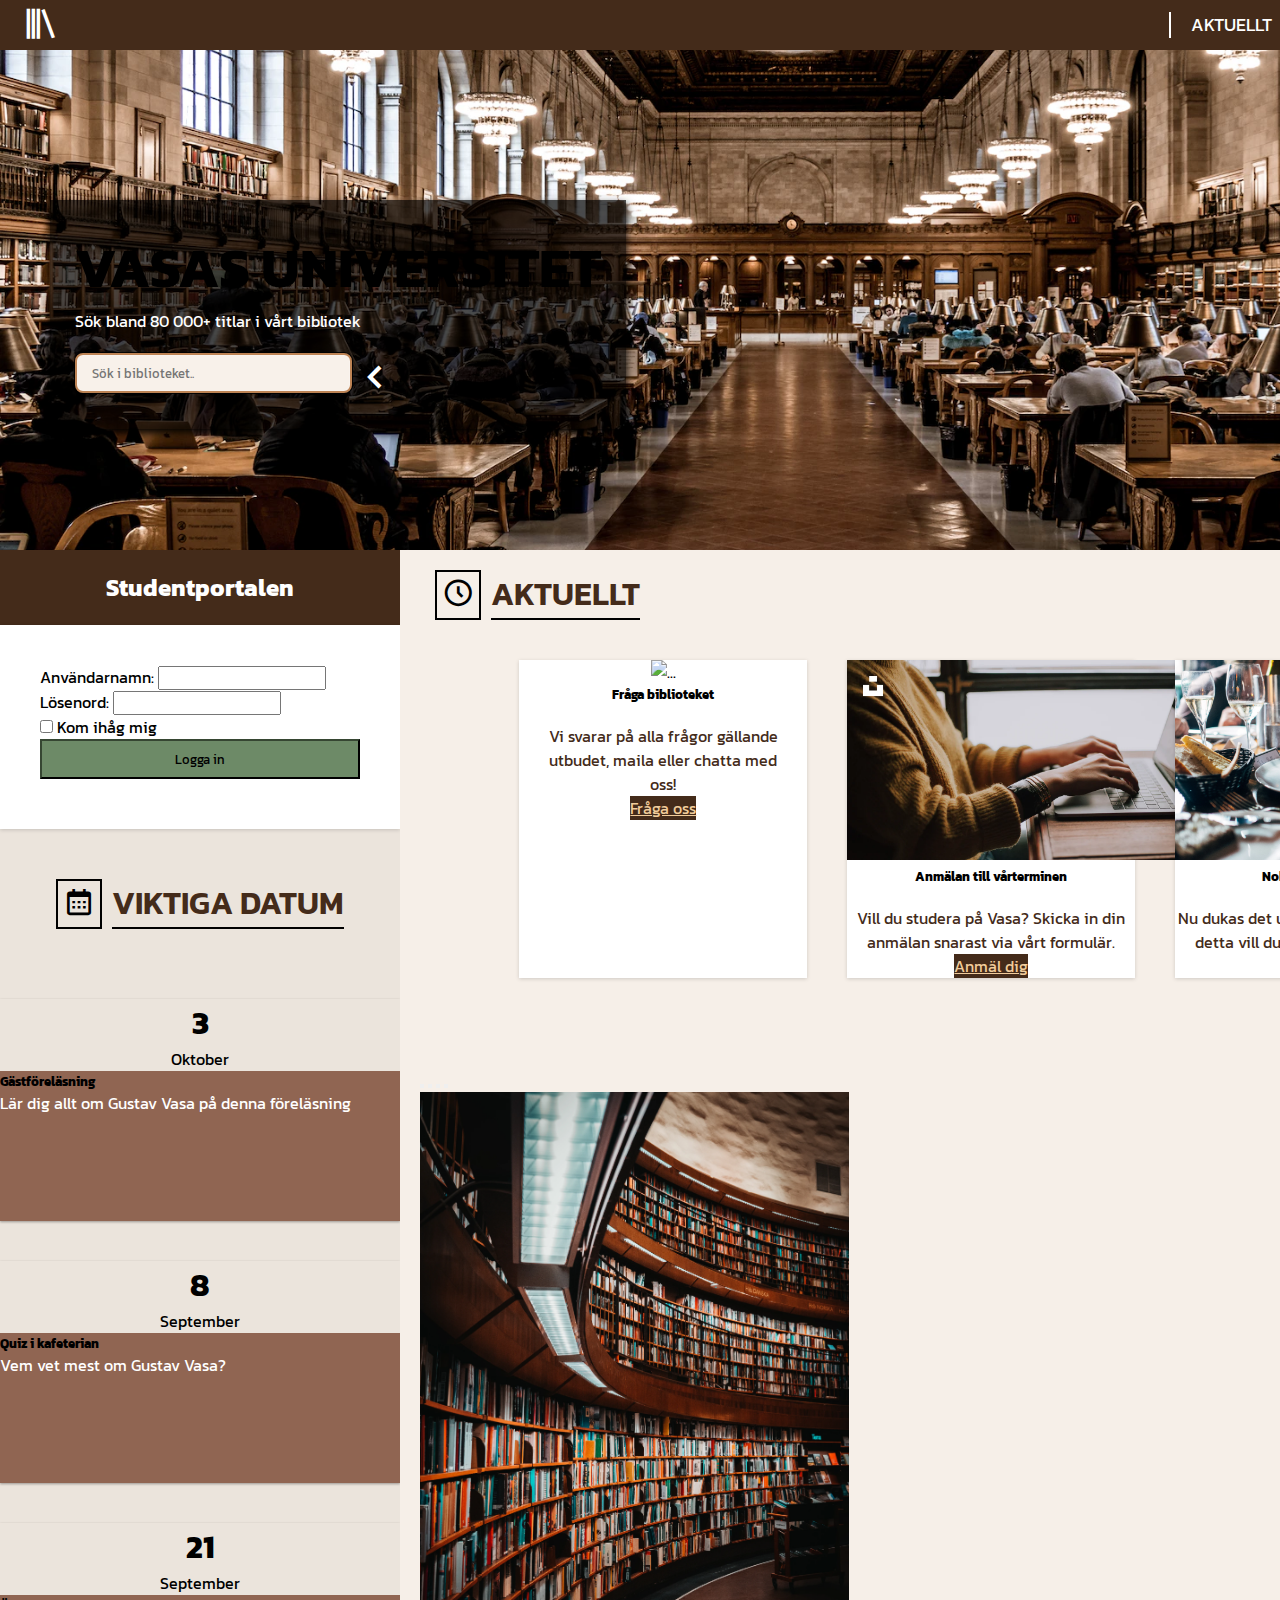
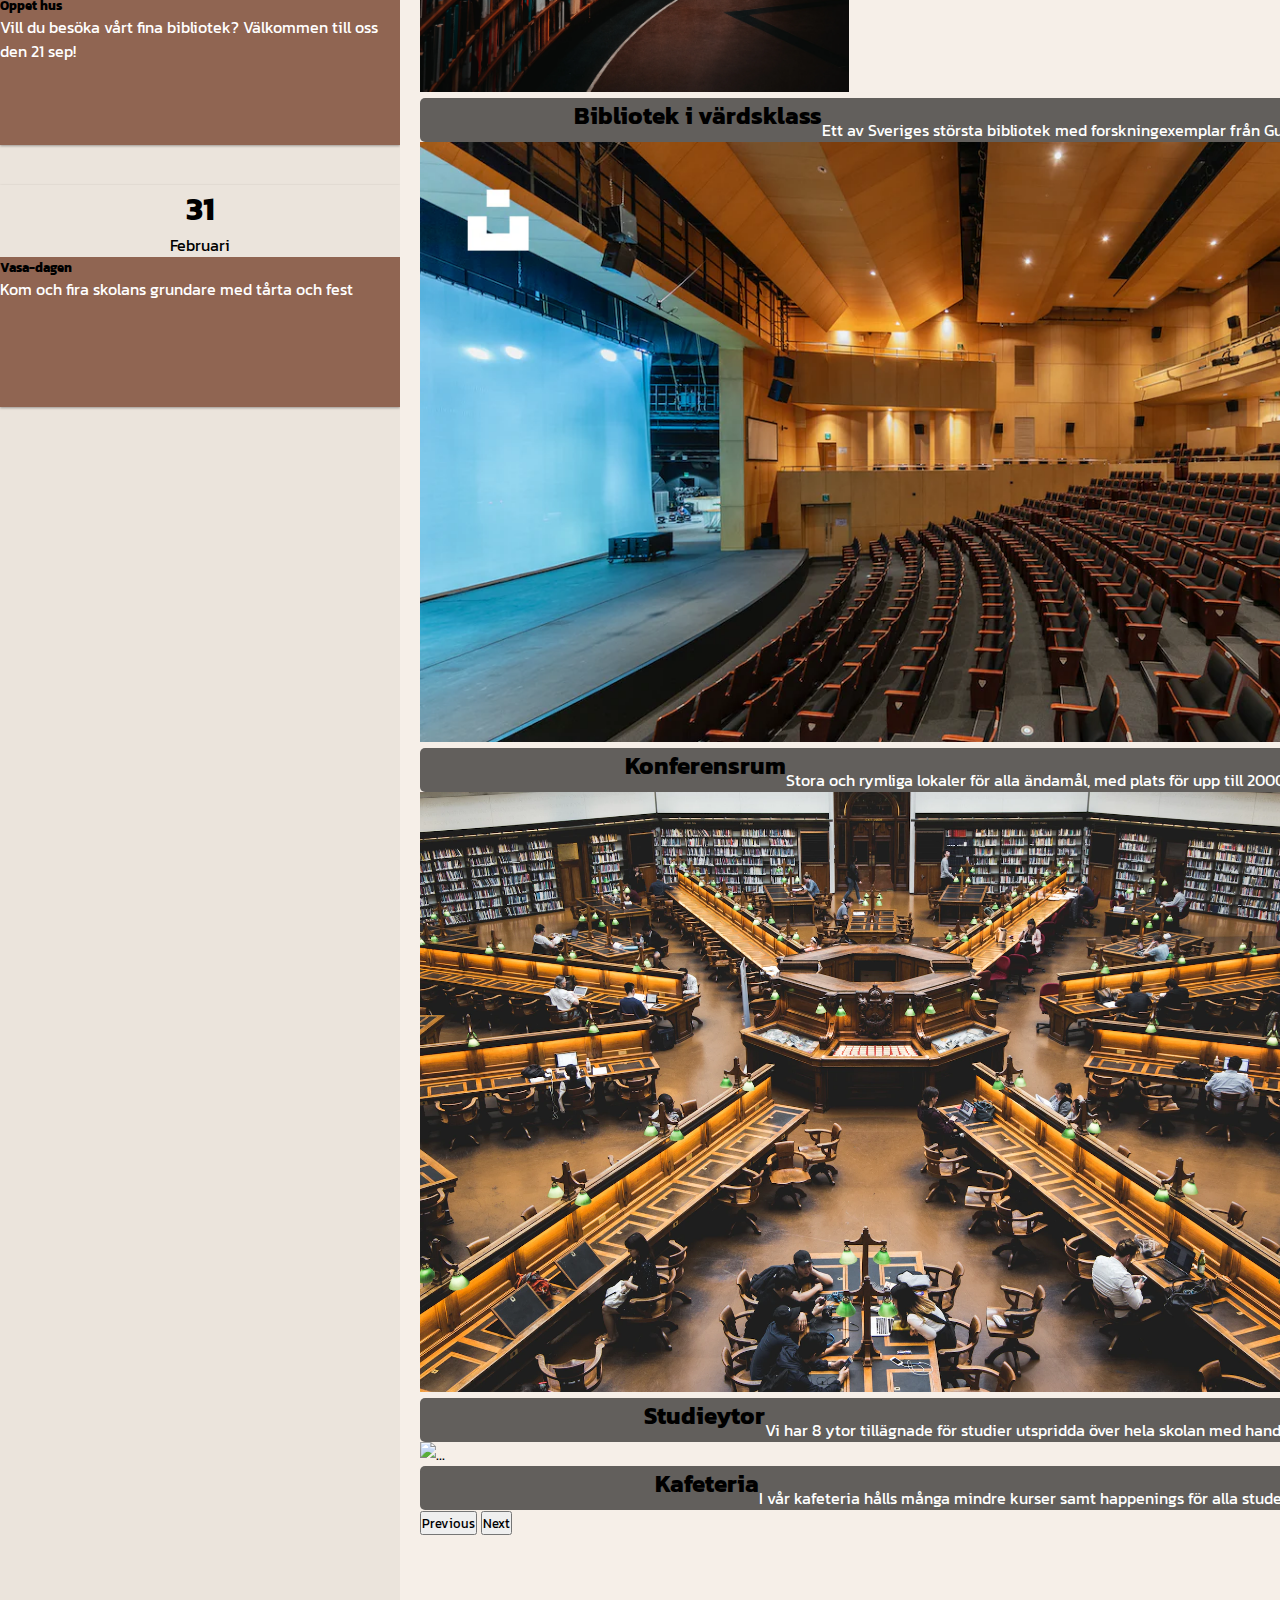
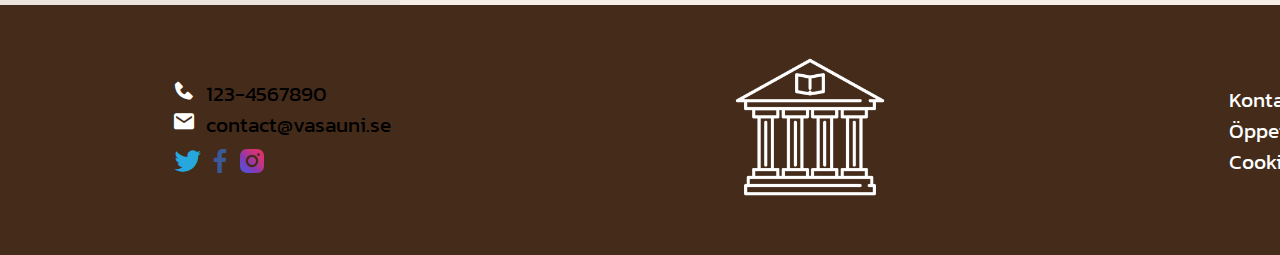
==== index.html @ fec7cc46 "Vi har nu gjort färdigt footern." ====
<!DOCTYPE html>
<html lang="en">
  <head>
    <meta charset="UTF-8" />
    <meta name="viewport" content="width=device-width, initial-scale=1.0" />
    <meta name="description" content="Ett av Sveriges största universitetsbibliotek">
    <meta name="keywords" content="bibliotek, vasa, gustav, gustav vasa, böcker, bok, student, studera">
    <meta name="author" content="SilentDevs">
    <meta name="robots" content="index, follow">
    <link
      href="https://unpkg.com/boxicons@2.1.4/css/boxicons.min.css"
      rel="stylesheet"
    />
    <link rel="stylesheet" type="text/css" href="styles.css" />
    <!-- <link rel="stylesheet" href=""> -->
    <link href="https://cdn.jsdelivr.net/npm/bootstrap@5.3.2/dist/css/bootstrap.min.css" rel="stylesheet" integrity="sha384-T3c6CoIi6uLrA9TneNEoa7RxnatzjcDSCmG1MXxSR1GAsXEV/Dwwykc2MPK8M2HN" crossorigin="anonymous">
    <script src="https://cdn.jsdelivr.net/npm/bootstrap@5.3.2/dist/js/bootstrap.bundle.min.js" integrity="sha384-C6RzsynM9kWDrMNeT87bh95OGNyZPhcTNXj1NW7RuBCsyN/o0jlpcV8Qyq46cDfL" crossorigin="anonymous"></script>

    <title>DevLib</title>
  </head>
  <body>
    <header>
      <nav>
        <!---------->
        <!-- LOGO -->
        <!---------->
        <div class="logo">
          <i class="bx bx-library"></i>
        </div>

        <!--------------->
        <!-- NAV LINKS -->
        <!--------------->
        <ul class="nav-links">
          <li><a href="#">Aktuellt</a></li>
          <li><a href="#">Forskning</a></li>
          <li><a href="#carousel">Om Universitetet</a></li>
        </ul>

        <!----------------->
        <!-- BURGER MENU -->
        <!----------------->
        <div class="burger-menu">
          <i class="bx bx-menu"></i>
        </div>
      </nav>

       <div class="search-bar">
        <h1>Vasas universitet</h1>
        <p>Sök bland 80 000+ titlar i vårt bibliotek</p>
        <div class="input">
        <input type="text" placeholder="Sök i biblioteket..">
        <i class='bx bx-chevron-left' ></i>
      </div>
      </div>

    </header>

    <aside>
      <form>
        <h2>Studentportalen</h2>
        <div class="login-container">
        <div class="login">
          <div class="mb-3">
            <label
              for="exampleInputEmail1"
              class="form-label"
              style="color: black"
              >Användarnamn:</label
            >
            <input
              type="email"
              class="form-control"
              id="exampleInputEmail1"
              aria-describedby="emailHelp"
            />
            <div id="emailHelp" class="form-text"></div>
          </div>
          <div class="mb-3">
            <label
              for="exampleInputPassword1"
              class="form-label"
              style="color: black"
              >Lösenord:</label
            >
            <input
              type="password"
              class="form-control"
              id="exampleInputPassword1"
            />
          </div>
          <div class="mb-3">
            <input
              type="checkbox"
              class="form-check-input"
              id="exampleCheck1"
            />
            <label
              class="form-check-label text-muted"
              for="exampleCheck1"
              >Kom ihåg mig</label
            >
          </div>
          <button type="submit" class="btn btn-danger">Logga in</button>
        </div>
      </div>
      </form>

      <section class="asidenews">
        <div class="sub-title">
        <i class='bx bx-calendar'></i>
        <h3>Viktiga datum</h3>
      </div>
        <div class="card mb-3 m-auto p-0 border-0 rounded-0">
          <div class="row g-0" style="box-shadow: rgba(0, 0, 0, 0.12) 0px 1px 3px, rgba(0, 0, 0, 0.24) 0px 1px 2px;">
            <div class="col-4 my-auto rounded-0" >
              <h1>3</h1>
              <p>Oktober</p>
            </div>
            <div class="col-8" style=" background-color:  rgba(110, 55, 32, 0.733)";>
              <div class="card-body ">
                <h5 class="card-title">Gästföreläsning</h5>
                <p class="card-text">Lär dig allt om Gustav Vasa på denna föreläsning</p>
              </div>
            </div>
          </div>
        </div>
   
      
      
        <div class="card mb-3 m-auto p-0 border-0 rounded-0">
          <div class="row g-0" style="box-shadow: rgba(0, 0, 0, 0.12) 0px 1px 3px, rgba(0, 0, 0, 0.24) 0px 1px 2px;">
            <div class="col-4 my-auto rounded-0" >
              <h1>8</h1>
              <p>September</p>
              
            </div>
            <div class="col-8" style=" background-color: rgba(110, 55, 32, 0.733)"> 
              <div class="card-body">
                <h5 class="card-title">Quiz i kafeterian</h5>
                <p class="card-text">Vem vet mest om Gustav Vasa?</p>                
              </div>
            </div>
          </div>
        </div>
    

      
        <div class="card mb-3 m-auto p-0 border-0 rounded-0">
          <div class="row g-0" style="box-shadow: rgba(0, 0, 0, 0.12) 0px 1px 3px, rgba(0, 0, 0, 0.24) 0px 1px 2px;">
            <div class="col-4 my-auto rounded-0" >
              <h1>21</h1>
              <p>September</p>
              
            </div>
            <div class="col-8" style="background-color:rgba(110, 55, 32, 0.733)">
              <div class="card-body ">
                <h5 class="card-title">Öppet hus</h5>
                <p class="card-text">Vill du besöka vårt fina bibliotek? Välkommen till oss den 21 sep!</p>
                
              </div>
            </div>
          </div>
        </div>

        <div class="card m-auto p-0 border-0 rounded-0">
          <div class="row g-0" style="box-shadow: rgba(0, 0, 0, 0.12) 0px 1px 3px, rgba(0, 0, 0, 0.24) 0px 1px 2px;">
            <div class="col-4 my-auto rounded-0" >
              <h1>31</h1>
              <p>Februari</p>
              
            </div>
            <div class="col-8" style="background-color: rgba(110, 55, 32, 0.733)">
              <div class="card-body">
                <h5 class="card-title">Vasa-dagen</h5>
                <p class="card-text">Kom och fira skolans grundare med tårta och fest</p>
                
              </div>
            </div>
          </div>
        </div>

      </section>

    </aside>

   

    <main>
      <!-- Cards -->
      <section>
        <div class="main-title">
        <i class='bx bx-time-five'></i>
        <h3>Aktuellt</h3>
      </div>
        <div class="wrapper">
          <div
            class="card border-0"

          >
            <img src="assets/bibliotek.jpg" class="card-img-top" alt="..." />
            <div class="card-body">
              <h5 class="card-title">Fråga biblioteket</h5>
              <p class="card-text">
                Vi svarar på alla frågor gällande utbudet, maila eller chatta med <br> oss!
              </p>
              <a href="#" class="btn btn-primary">Fråga oss</a>
            </div>
          </div>
          <div
            class="card border-0"
          >
            <img src="assets/anmälan.webp" class="card-img-top" alt="..." />
            <div class="card-body">
              <h5 class="card-title">Anmälan till vårterminen</h5>
              <p class="card-text">
                Vill du studera på Vasa? Skicka in din anmälan snarast via vårt formulär.
              </p>
              <a href="#" class="btn btn-primary">Anmäl dig</a>
            </div>
          </div>
          <div
            class="card border-0"
          >
            <img src="assets/dinner.webp" class="card-img-top" alt="..." />
            <div class="card-body">
              <h5 class="card-title">Nobelmiddag 2025</h5>
              <p class="card-text">
                Nu dukas det upp inför nobelmiddagen, detta vill du garanterat inte missa!
              </p>
              <a href="#" class="btn btn-primary">Boka nu</a>
            </div>
          </div>
        </div>
      </section>

      <!-- Carousel -->

      <section id="carousel">
        <div id="carouselExampleCaptions" class="carousel slide" data-bs-ride="carousel">
          <div class="carousel-indicators">
            <button
              type="button"
              data-bs-target="#carouselExampleCaptions"
              data-bs-slide-to="0"
              class="active"
              aria-current="true"
              aria-label="Slide 1"
            ></button>
            <button
              type="button"
              data-bs-target="#carouselExampleCaptions"
              data-bs-slide-to="1"
              aria-label="Slide 2"
            ></button>
            <button
              type="button"
              data-bs-target="#carouselExampleCaptions"
              data-bs-slide-to="2"
              aria-label="Slide 3"
            ></button>
            <button
            type="button"
            data-bs-target="#carouselExampleCaptions"
            data-bs-slide-to="3"
            aria-label="Slide 4"
          ></button>
          </div>
          <div class="carousel-inner">
            <div class="carousel-item active">
              <img
                src="assets/carousel/library1.webp"
                class="d-block w-100"
                alt="..."
              />
              <div class="carousel-caption d-none d-sm-block">
                <h5>Bibliotek i värdsklass</h5>
                <p>
                  Ett av Sveriges största bibliotek med forskningexemplar från Gustav Vasas regim.
                </p>
              </div>
            </div>
            <div class="carousel-item">
              <img
                src="assets/carousel/conference1.webp"
                class="d-block w-100"
                alt="..."
              />
              <div class="carousel-caption d-none d-sm-block">
                <h5>Konferensrum</h5>
                <p>
                  Stora och rymliga lokaler för alla ändamål, med plats för upp till 2000 besökare.
                </p>
              </div>
            </div>
            <div class="carousel-item">
              <img
                src="assets/carousel/library2.webp"
                class="d-block w-100"
                alt="..."
              />
              <div class="carousel-caption d-none d-sm-block">
                <h5>Studieytor</h5>
                <p>
                  Vi har 8 ytor tillägnade för studier utspridda över hela skolan med handledning.
                </p>
              </div>
            </div>
            <div class="carousel-item">
              <img
                src="assets/carousel/conference2.jpg"
                class="d-block w-100"
                alt="..."
              />
              <div class="carousel-caption d-none d-sm-block">
                <h5>Kafeteria</h5>
                <p>
                  I vår kafeteria hålls många mindre kurser samt happenings för alla studerande.
                </p>
              </div>
            </div>

          </div>
          <button
            class="carousel-control-prev"
            type="button"
            data-bs-target="#carouselExampleCaptions"
            data-bs-slide="prev"
          >
            <span class="carousel-control-prev-icon" aria-hidden="true"></span>
            <span class="visually-hidden">Previous</span>
          </button>
          <button
            class="carousel-control-next"
            type="button"
            data-bs-target="#carouselExampleCaptions"
            data-bs-slide="next"
          >
            <span class="carousel-control-next-icon" aria-hidden="true"></span>
            <span class="visually-hidden">Next</span>
          </button>
        </div>
      </section>

      
    </main>

    <!-- Footer -->
    <footer>
      <div class="footer-left">
      <div class="contact-info">
        <a><i class='bx bxs-phone'></i>123-4567890</a>
        <a><i class='bx bxs-envelope'></i>contact@vasauni.se</a>
      </div>
      <div class="social-media">
        <div class="twitter">
        <a href="https://www.twitter.com"><i class='bx bxl-twitter'></i></a>
      </div>
      <div class="facebook">
        <a href="https://www.facebook.com"><i class='bx bxl-facebook'></i></a>
      </div>
      <div class="instagram">
        <a href="https://www.instagram.com"><i class='bx bxl-instagram-alt' ></i></a>
      </div>
    </div>
  </div>
  
  <div class="footer-middle">
    <img src="assets/building.png" alt="">
            
  </div>

  <div class="footer-right">
    <li><a href="">Kontakt</a></li>
    <li><a href="">Öppettider</a></li>
    <li><a href="">Cookieinställningar</a></li>        
  </div>
  
  </div>
    </footer>
  </body>
</html>
---- styles.css ----
@import url("https://fonts.googleapis.com/css2?family=Kanit&display=swap");

/*--- GENERAL START ---*/

* {
  padding: 0;
  margin: 0;
  font-family: "Kanit", sans-serif;
  color: black;
}

html {
  max-width: 1700px;
  margin: auto;
}

body {
  
  display: grid;
  grid-template-columns: 1fr 3fr;
  grid-template-areas:
    "header header"
    "aside main"
    "footer footer";
}

main {
  background-color: #f6efe8;
  grid-area: main;
  padding: 20px;
}

section {
  margin-bottom: 50px;
}

h2 {
  text-align: center;
}

h3 {
  text-align: center;
  padding: 50px;
}

/*--- GENERAL END---*/

/*--- HEADER START ---*/
header {
  background-image: url(assets/123.webp);
  background-repeat: no-repeat;
  background-position: center;
  background-size: cover;
  grid-area: header;
  height: 550px;
}

/*--- NAV START---*/
nav {
  display: flex;
  justify-content: space-between;
  align-items: center;
  height: 50px;
  background-color: rgb(68, 43, 26);
  color: white;
}

nav ul {
  list-style: none;
  margin: 0;
  gap: 20px;
}

nav ul li a {
  text-decoration: none;
  text-transform: uppercase;
  font-size: 1.1em;
  color: white;
  transition: 0.15s ease-in-out;
  position: relative;
  animation: fadeIn 2s forwards;
}

nav ul li a:hover {
  color: burlywood;
}

nav ul li a::after {
  content: "";
  width: 100%;
  height: 0;
  background: burlywood;
  position: absolute;
  left: 0;
  bottom: -3px;
  transition: ease-in 0.1s;
}

nav ul li a:hover::after {
  height: 3px;
}

nav i {
  color: white;
  padding-top: 10px;
}

.logo {
  font-size: 40px;
  padding-left: 20px;
}

.nav-links {
  display: flex;
  justify-content: center;
  padding-right: 20px;
  border-left: 2px solid white;
  padding-left: 20px;
}

.burger-menu {
  display: none;
  position: relative;
  font-size: 40px;
  padding-right: 20px;
}

/*--- NAV END---*/

/*--- SEARCHBAR END ---*/
.search-bar {
  position: absolute;
  color: white;
  display: flex;
  flex-direction: column;
  text-align: left;
  background-color: rgba(0, 0, 0, 0.703);
  padding: 25px;
  margin-top: 150px;
  margin-left: 50px;
  box-shadow: 0 4px 8px black;
}

.search-bar h1 {
  font-size: 3.5em;
  text-transform: uppercase;
}

.search-bar p {
  color: white;
}

.input {
  padding-top: 20px;
}

.search-bar input {
  width: 250px;
  border-radius: 8px;
  border: 2px solid rgb(189, 131, 84);
  background-color: rgb(248, 241, 234);
  color: rgb(68, 43, 26);
  box-shadow: rgba(255, 255, 255, 0.2) 0px 0px 0px 1px inset,
    rgba(0, 0, 0, 0.9) 0px 0px 0px 1px;
  padding: 8px;
  float: left;
  padding-left: 15px;
  /* transition: all 5s ease-in-out; */
}

.search-bar input:focus {
  outline: none;
  box-shadow: black 0px 3px 5px 0px inset,
    rgba(68, 43, 26, 0.65) -0px -1px 3px 1px inset;
  border: 2px solid burlywood;
}

.search-bar i {
  color: white;
  font-size: 3rem;
  animation: arrow 1.5s infinite;
}

/*--- SEARCHBAR END ---*/

/*--- HEADER END ---*/

/*--- ASIDE START---*/
aside {
  grid-area: aside;
  min-width: 400px;
  background-color: rgb(235, 228, 220);
}

form{
  background-color: white;
}

form h2{
  margin-bottom: 0;
}

.login-container {
  padding: 40px;
  padding-bottom: 50px;
  box-shadow: rgba(0, 0, 0, 0.16) 0px 1px 4px;
}

aside .btn-danger,
.btn-danger:focus,
.btn-danger:active {
  display: flex;
  justify-content: center;
  margin: auto;
  background-color: rgb(109, 138, 103) !important;
  border-color: #364632 !important;
  width: 100%;
  padding: 8px;
}

aside .btn-danger:hover {
  background-color: rgb(87, 110, 81) !important;
  border-color: rgb(48, 65, 45) !important;
  width: 100%;
}

aside h2 {
  background-color: rgb(68, 43, 26);
  padding: 20px;
  color: white;
}

aside h3{
  color: rgb(68, 43, 26);
  text-transform: uppercase;
  font-weight: 600; 
  font-size: 2rem;
  text-align: start;
  border-bottom: 2px solid black;
  padding: 0px;
  margin: 0;
  width: max-content;
}

.asidenews .sub-title{
  display: flex;
  justify-content: center;
  padding: 50px;
}

aside i{
  font-size: 2rem;
  border: 2px solid;
  margin-right: 10px;
  padding: 5px;
}

.asidenews .card-body {
  height: 150px;
  width: 100%;
  text-align: start;
  margin: auto;
  color: burlywood;
}

.asidenews .card-body p{
  color: white;
}

.asidenews .card-body:hover {
  background-color: rgba(221, 180, 127, 0.519);
  color: rgba(110, 55, 32, 0.733);
}

.col {
  background-color: rgb(222, 187, 141);
}

/*--- ASIDE END---*/

/*--- MAIN START---*/
.main-title{
  display: flex;
  margin-left: 15px;


}

main h3{
  color: rgb(68, 43, 26);
  text-transform: uppercase;
  font-weight: 600; 
  font-size: 2rem;
  text-align: start;
  border-bottom: 2px solid black;
  padding: 0px;
  margin: 0;
  width: max-content;

}

main i{
  font-size: 2rem;
  border: 2px solid;
  margin-right: 10px;
  padding: 5px;
}

main p,
main h4 {
  color: black;
}

main p {
  padding-top: 20px;
}

.wrapper {
  display: flex;
  justify-content: center;
  flex-wrap: wrap;
  gap: 40px;
  margin-top: 20px;
}

.wrapper i {
  color: black;
  font-size: 40px;
  min-width: fit-content;
}


.card {
  text-align: center;
  transition: transform 0.25s ease-in-out;
  margin-bottom: 40px;
  margin-top: 20px;
  transition: 0.5s;
}

main .card {
  background-color: white;
  color: rgb(68, 43, 26);
  box-shadow: rgba(0, 0, 0, 0.16) 0px 1px 4px;
  
}

main .card p {
  color: rgb(68, 43, 26);
}

.wrapper .card {
  width: 18rem;
}

main .btn-primary,
.btn-primary:focus,
.btn-primary:active {
  background-color: rgb(68, 43, 26) !important;
  border-color: rgb(124, 99, 79) !important;
  width: 40%;
  color: rgb(241, 204, 155);
}

main .btn-primary:hover {
  background-color: rgb(99, 74, 54) !important;
  border-color: rgb(99, 78, 61) !important;
  width: 40%;
}

main .card:hover {
  transform: scale(1.03);
  box-shadow: rgba(50, 50, 93, 0.25) 0px 50px 100px -20px,
    rgba(0, 0, 0, 0.3) 0px 30px 60px -30px;
}

.wrapper h4 {
  padding: 20px;
  text-transform: uppercase;
}

.wrapper img {
  object-fit: cover;
  height: 200px;
}

.carousel-item img {
  height: 600px;
  object-fit: cover;
}

.carousel-caption {
  display: flex;
  justify-content: center;
  background-color: rgba(0, 0, 0, 0.603);
  color: white;
  text-align: center;
  margin: 0;
  border-radius: 5px;
}

.carousel-caption h5 {
  margin: 0;
  font-size: 1.5rem;
}

.carousel-caption p {
  color: white;
}

/*--- MAIN END ---*/

/*--- FOOTER START---*/

footer {
  grid-area: footer;
  background-color: rgb(68, 43, 26);
  display: flex;
  justify-content: space-around;
  bottom: 0;
  height: 250px;
  align-items: center;
}

footer a{
  font-size: 1.3rem;
}

.footer-left {
  float: left;
}

.footer-middle img{
  width: 150px;
  margin: auto;
}

.footer-right{
  float: right;
}

.footer-right li{
  list-style: none;
  display: flex;
  font-size: 1.3rem;
  
}
.footer-right a {
  text-decoration: none;
  color:white;
  transition: 0.2s ease-in-out;
}
.footer-right a:hover {
  color:burlywood;
}

.contact-info {
  display: flex;
  flex-direction: column;
  text-align: start;
  padding-bottom: 5px;
}

.contact-info i,
.contact-info {
  color: white;
  font-size: 1.5rem;
}

.contact-info i {
  padding-right: 10px;
}

.social-media {
  display: flex;
}

.social-media i {
  color: white;
  font-size: 2rem;
}

.twitter i{
  color: #26a7de;
}

.twitter i:hover {
  animation: spin 1s;
}

.facebook i{
  color: #3b5998;
}

.facebook i:hover {
  animation: reverse-spin 1s;
}

.instagram i{
  background: linear-gradient(
    45deg,
    #405de6,
    #5851db,
    #833ab4,
    #c13584,
    #e1306c,
    #fd1d1d
  );
  -webkit-background-clip: text;
  background-clip: text;
  color: transparent;
}

.instagram i:hover {
  animation: spin 1s;
}

/*--- FOOTER END---*/

/*--- ANIMATIONS START ---*/
@keyframes fadeIn {
  0% {
    opacity: 0%;
  }

  100% {
    opacity: 100%;
  }
}

@keyframes arrow {
  0% {
    transform: translateX(0);
  }

  50% {
    transform: translateX(10px);
  }

  100% {
    transform: translateX(0);
  }
}

@keyframes spin {
  0% {
    transform: rotate(0deg);
  }

  100% {
    transform: rotate(360deg);
  }
}

@keyframes reverse-spin {
  0% {
    transform: rotate(360deg);
  }

  100% {
    transform: rotate(0deg);
  }
}

/*--- ANIMATIONS END ---*/

/*--- MEDIA QUERIES---*/

@media screen and (max-width: 1024px) {
  body {
    grid-template-columns: 1fr;
    grid-template-areas:
      "header"
      "aside"
      "main"
      "footer";
  }

  nav {
    display: flex;
    justify-content: space-between;
  }

  .login-container {
    padding-left: 20%;
    padding-right: 20%;
  }
  
  aside .btn-danger,
  .btn-danger:focus,
  .btn-danger:active {
    width: 70%;
  }

  aside .btn-danger:hover {
    width: 70%;
  }

  main .card {
    margin: 0;
  }

  .wrapper{
    gap: 1;
    margin:0;
    margin-top: 20px;
  }

  footer a{
    font-size: 1.2rem;
  }
}

@media screen and (max-width: 768px) {
  body {
    grid-template-columns: 1fr;
    grid-template-areas:
      "header"
      "aside"
      "main"
      "footer";
  }

  .nav-links {
    display: none;
  }

  .burger-menu {
    display: block;
    padding-right: 10px;
  }

  .asidenews .card {
    padding-top: 50px;
  }



  .search-bar {
    margin: 0 auto;
    width: 100%;
    text-align: center;
    align-items: center;
    background: linear-gradient(180deg, rgba(0, 0, 0, 0.703) 80%, rgba(0, 0, 0, 0)100%); 
  }

  .search-bar h1 {
    font-size: 2.5rem;
  }


  .login-container {
    padding-left: 10%;
    padding-right: 10%;
    margin-bottom: 20px;
  }
  
  aside .btn-danger,
  .btn-danger:focus,
  .btn-danger:active {
    width: 80%;
  }

  aside .btn-danger:hover {
    width: 80%;
  }

  main .main-title{
    justify-content: center;
    padding: 50px;
    margin: 0;

  }

  .wrapper{
    gap: 1;
    margin:0;
    margin-top: 20px;
  }

  main .card {
    margin: 0;
  }

  .carousel img {
    height: 350px;
  }

  .footer-middle{
    display: none;
  }
}
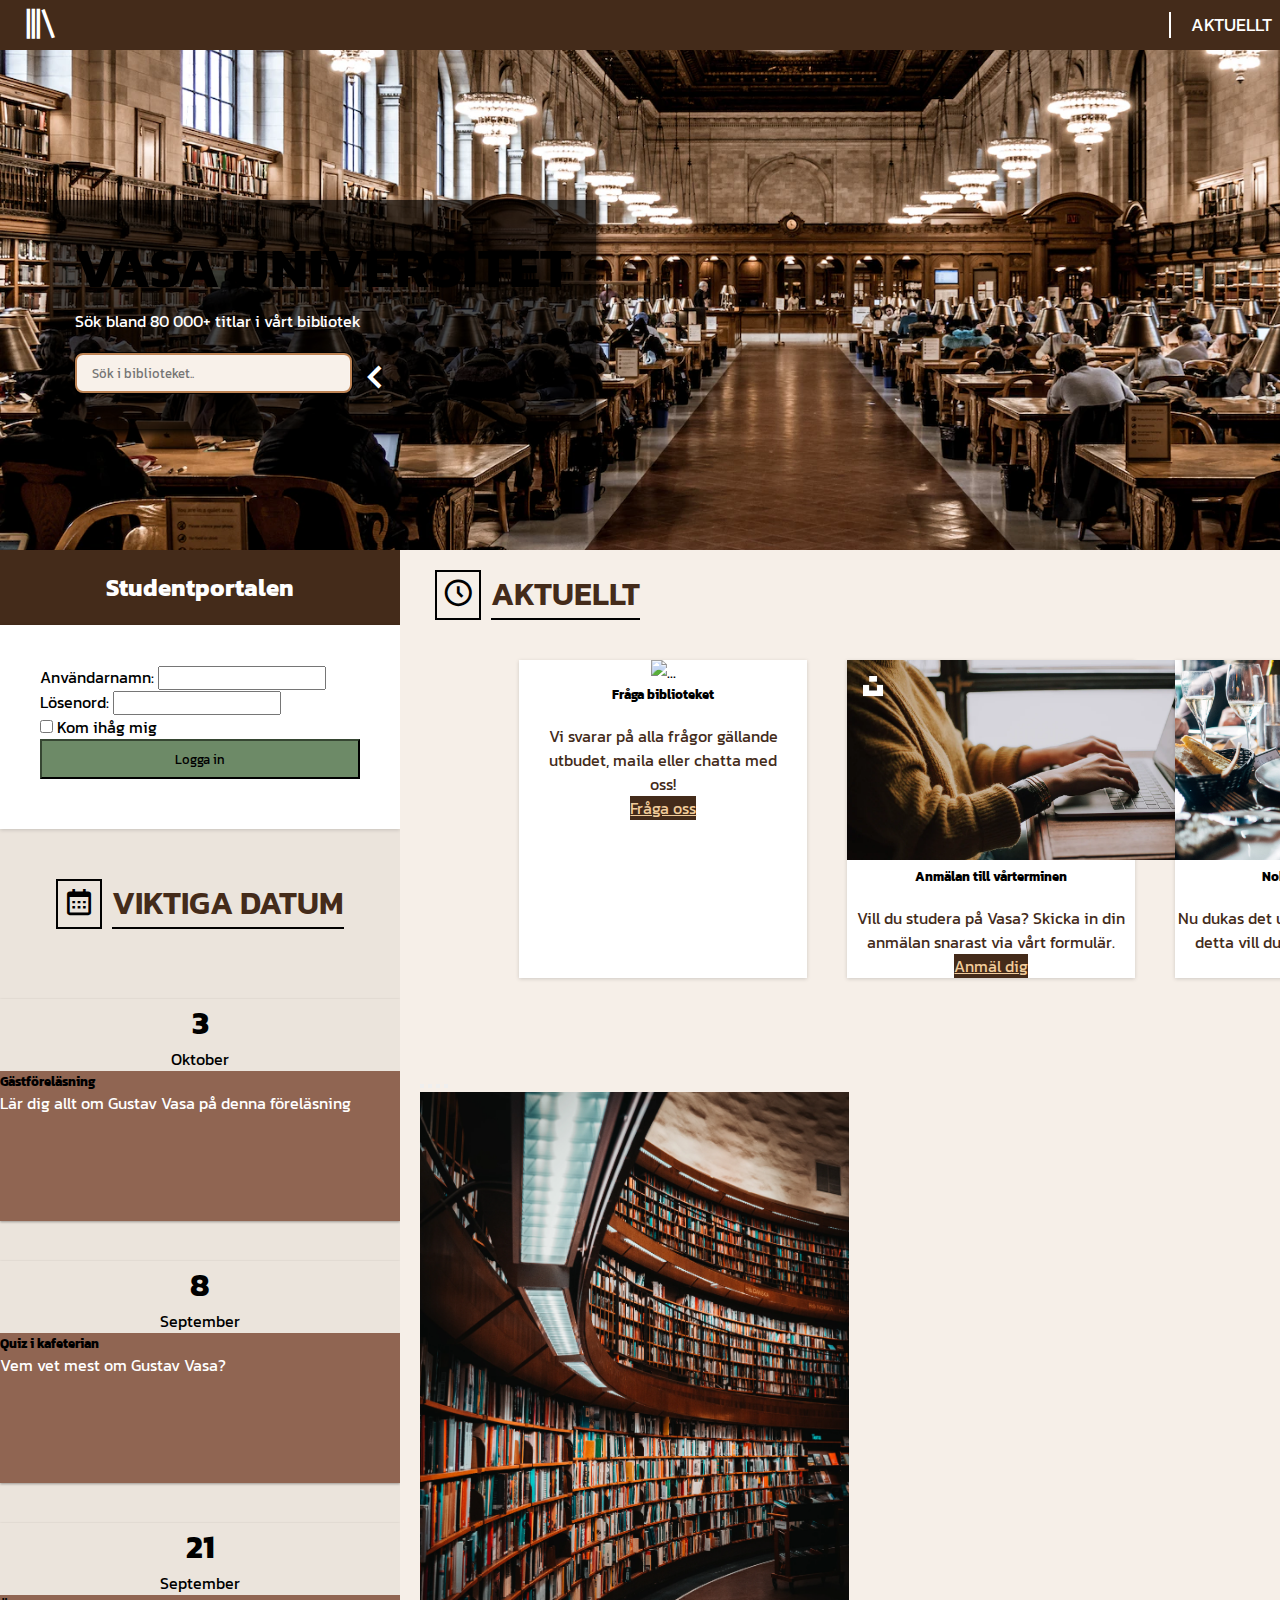
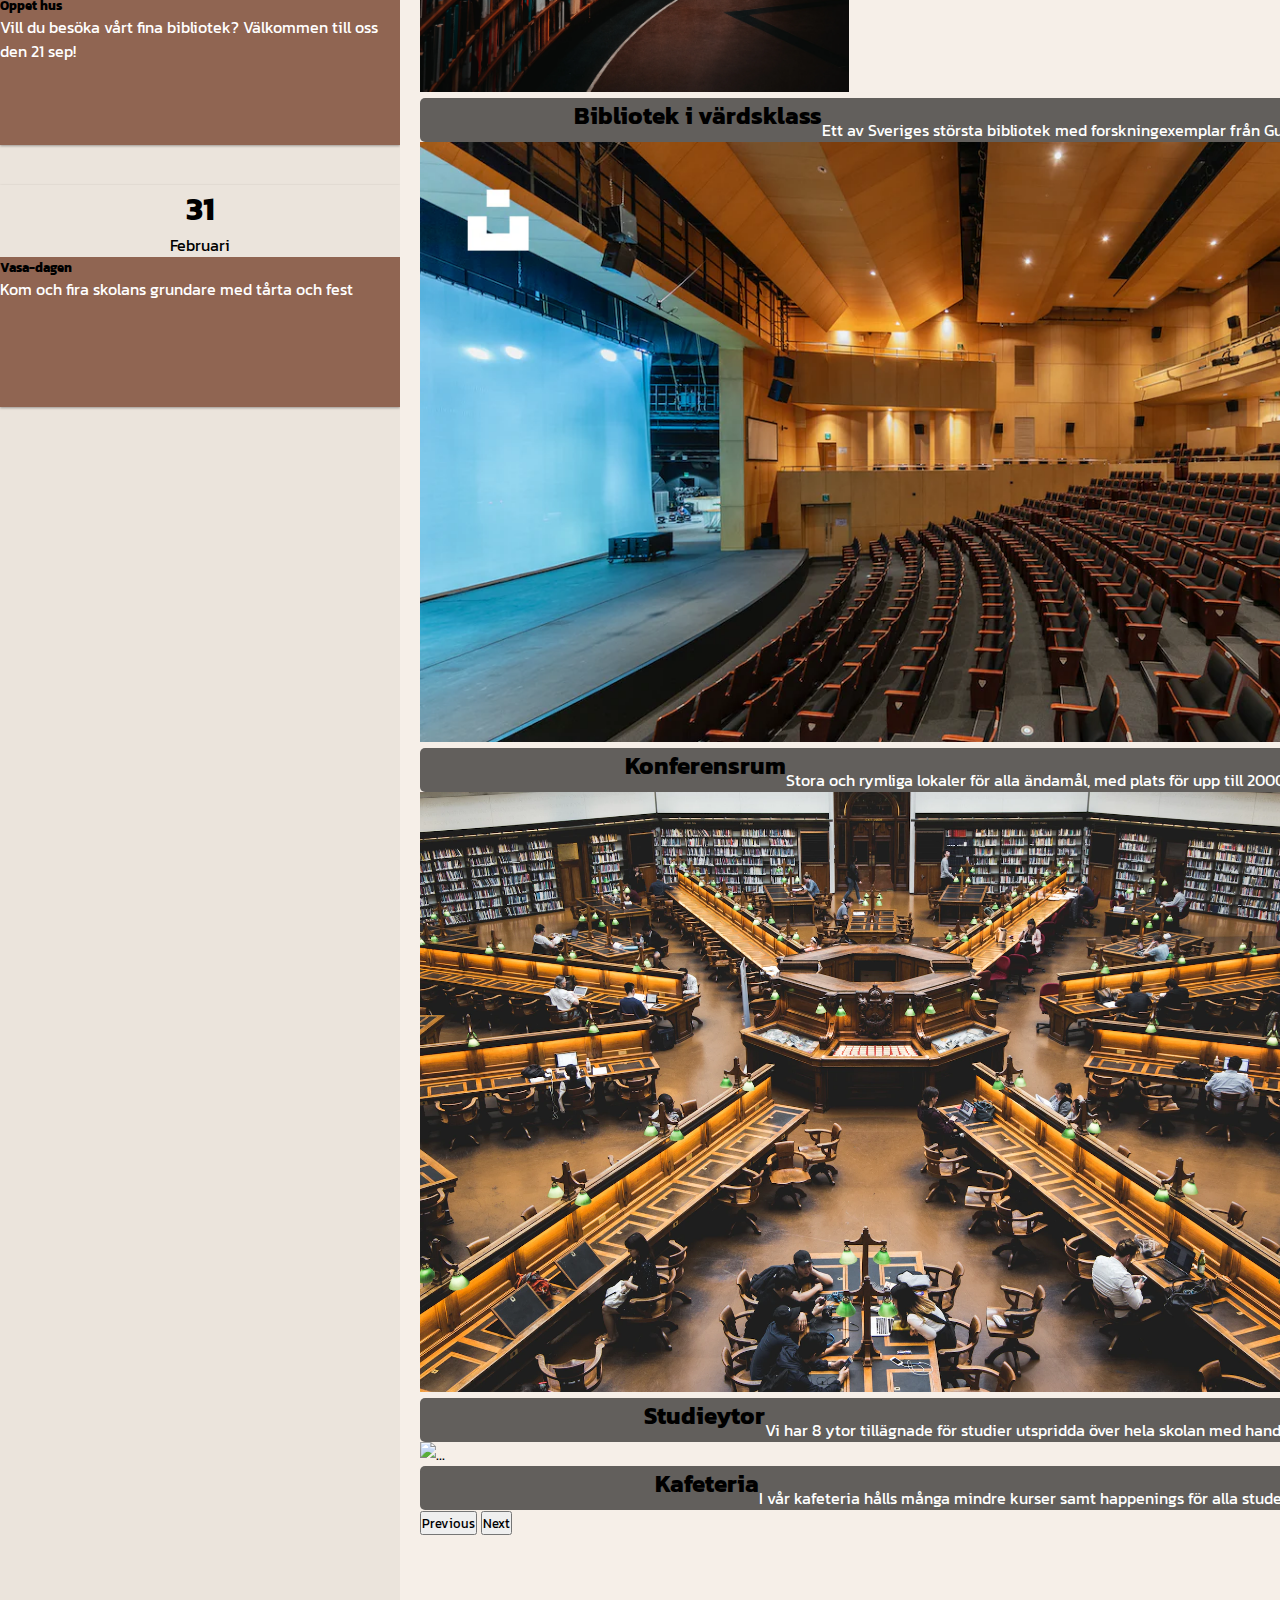
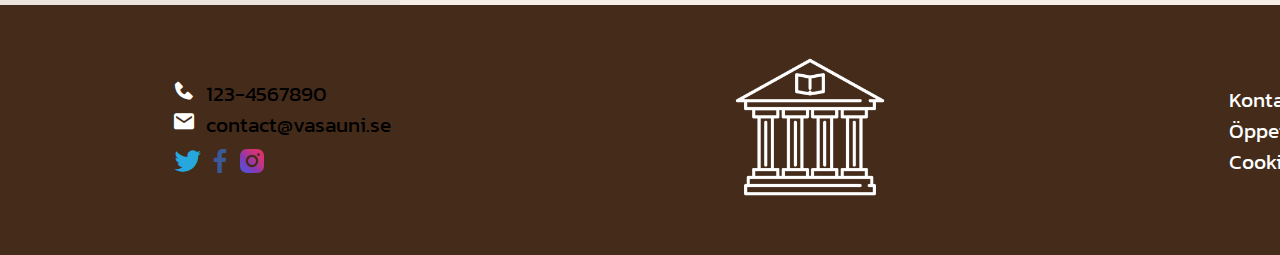
==== commit 8acc042d: "Ändrat <title> till något mer passande > Vasa Universitet." ====
--- a/index.html
+++ b/index.html
@@ -16,7 +16,7 @@
     <link href="https://cdn.jsdelivr.net/npm/bootstrap@5.3.2/dist/css/bootstrap.min.css" rel="stylesheet" integrity="sha384-T3c6CoIi6uLrA9TneNEoa7RxnatzjcDSCmG1MXxSR1GAsXEV/Dwwykc2MPK8M2HN" crossorigin="anonymous">
     <script src="https://cdn.jsdelivr.net/npm/bootstrap@5.3.2/dist/js/bootstrap.bundle.min.js" integrity="sha384-C6RzsynM9kWDrMNeT87bh95OGNyZPhcTNXj1NW7RuBCsyN/o0jlpcV8Qyq46cDfL" crossorigin="anonymous"></script>
 
-    <title>DevLib</title>
+    <title>Vasa Universitet</title>
   </head>
   <body>
     <header>
@@ -46,7 +46,7 @@
       </nav>
 
        <div class="search-bar">
-        <h1>Vasas universitet</h1>
+        <h1>Vasa universitet</h1>
         <p>Sök bland 80 000+ titlar i vårt bibliotek</p>
         <div class="input">
         <input type="text" placeholder="Sök i biblioteket..">
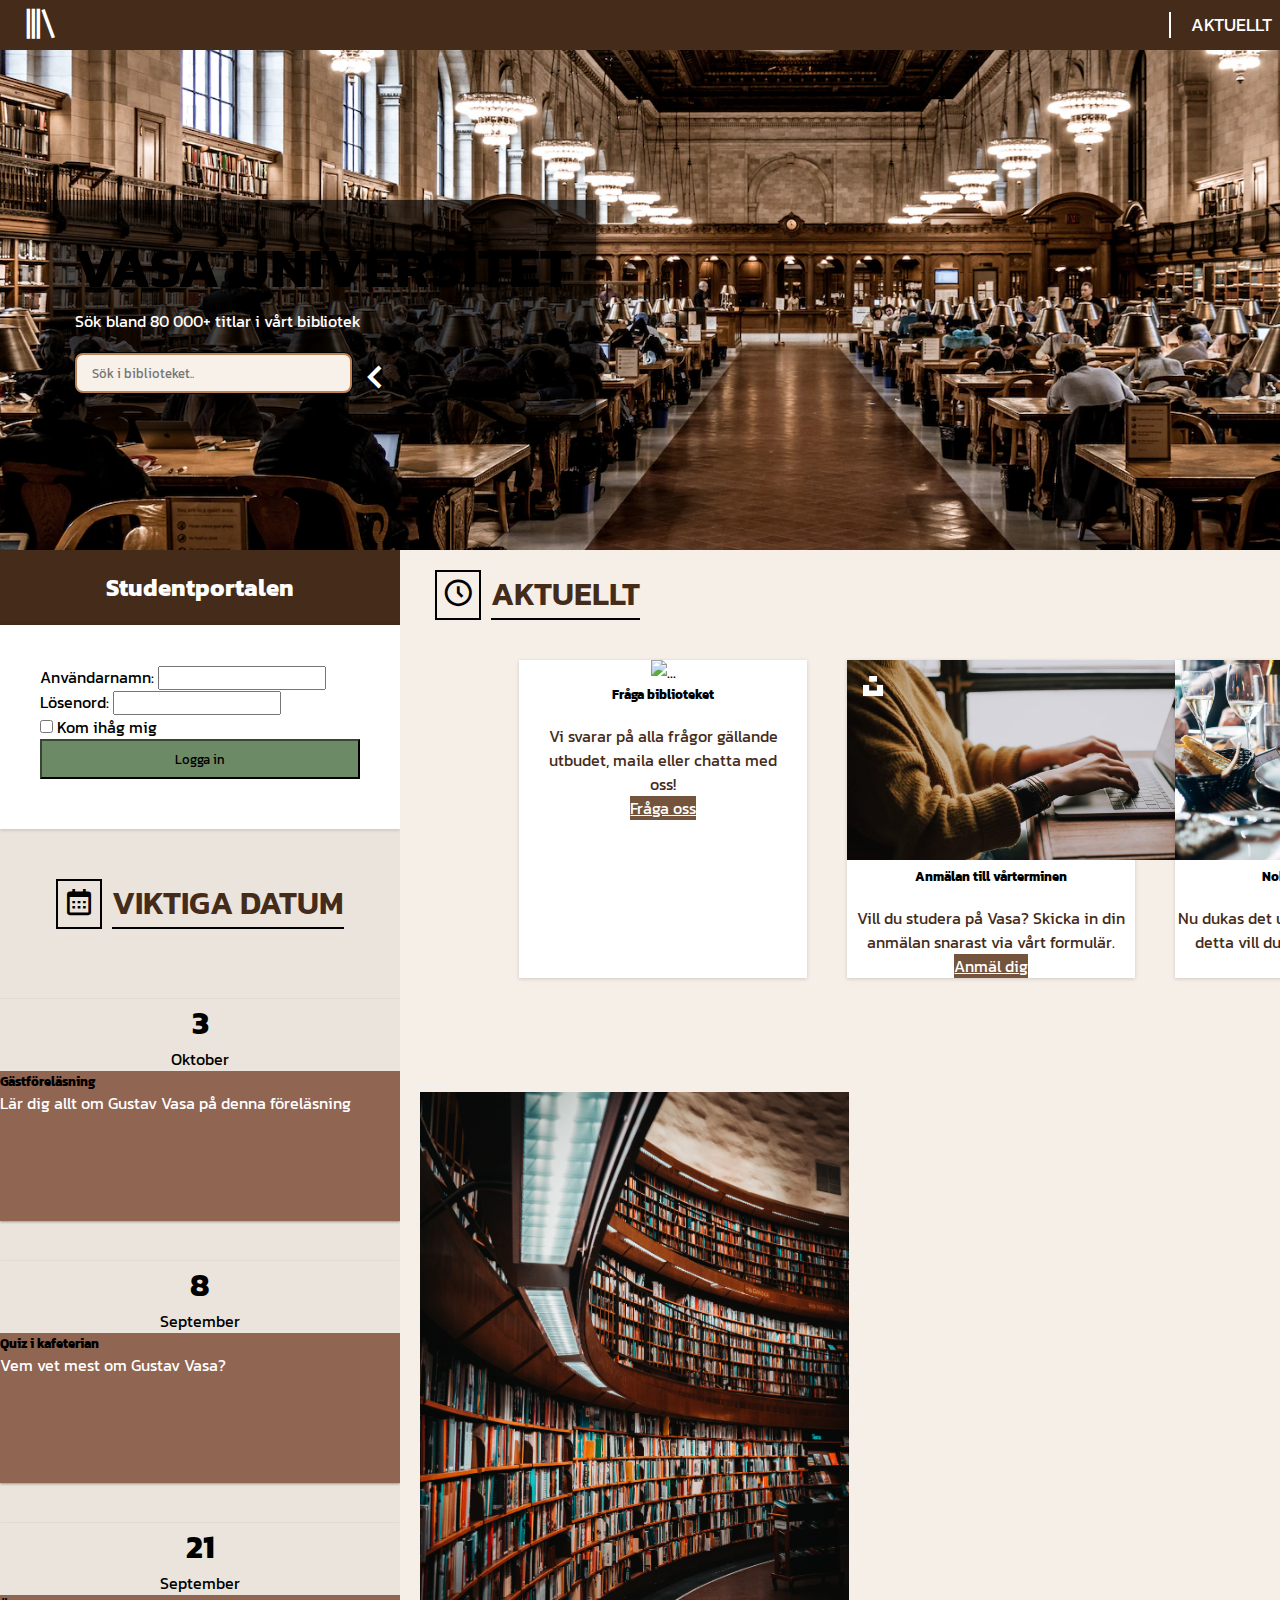
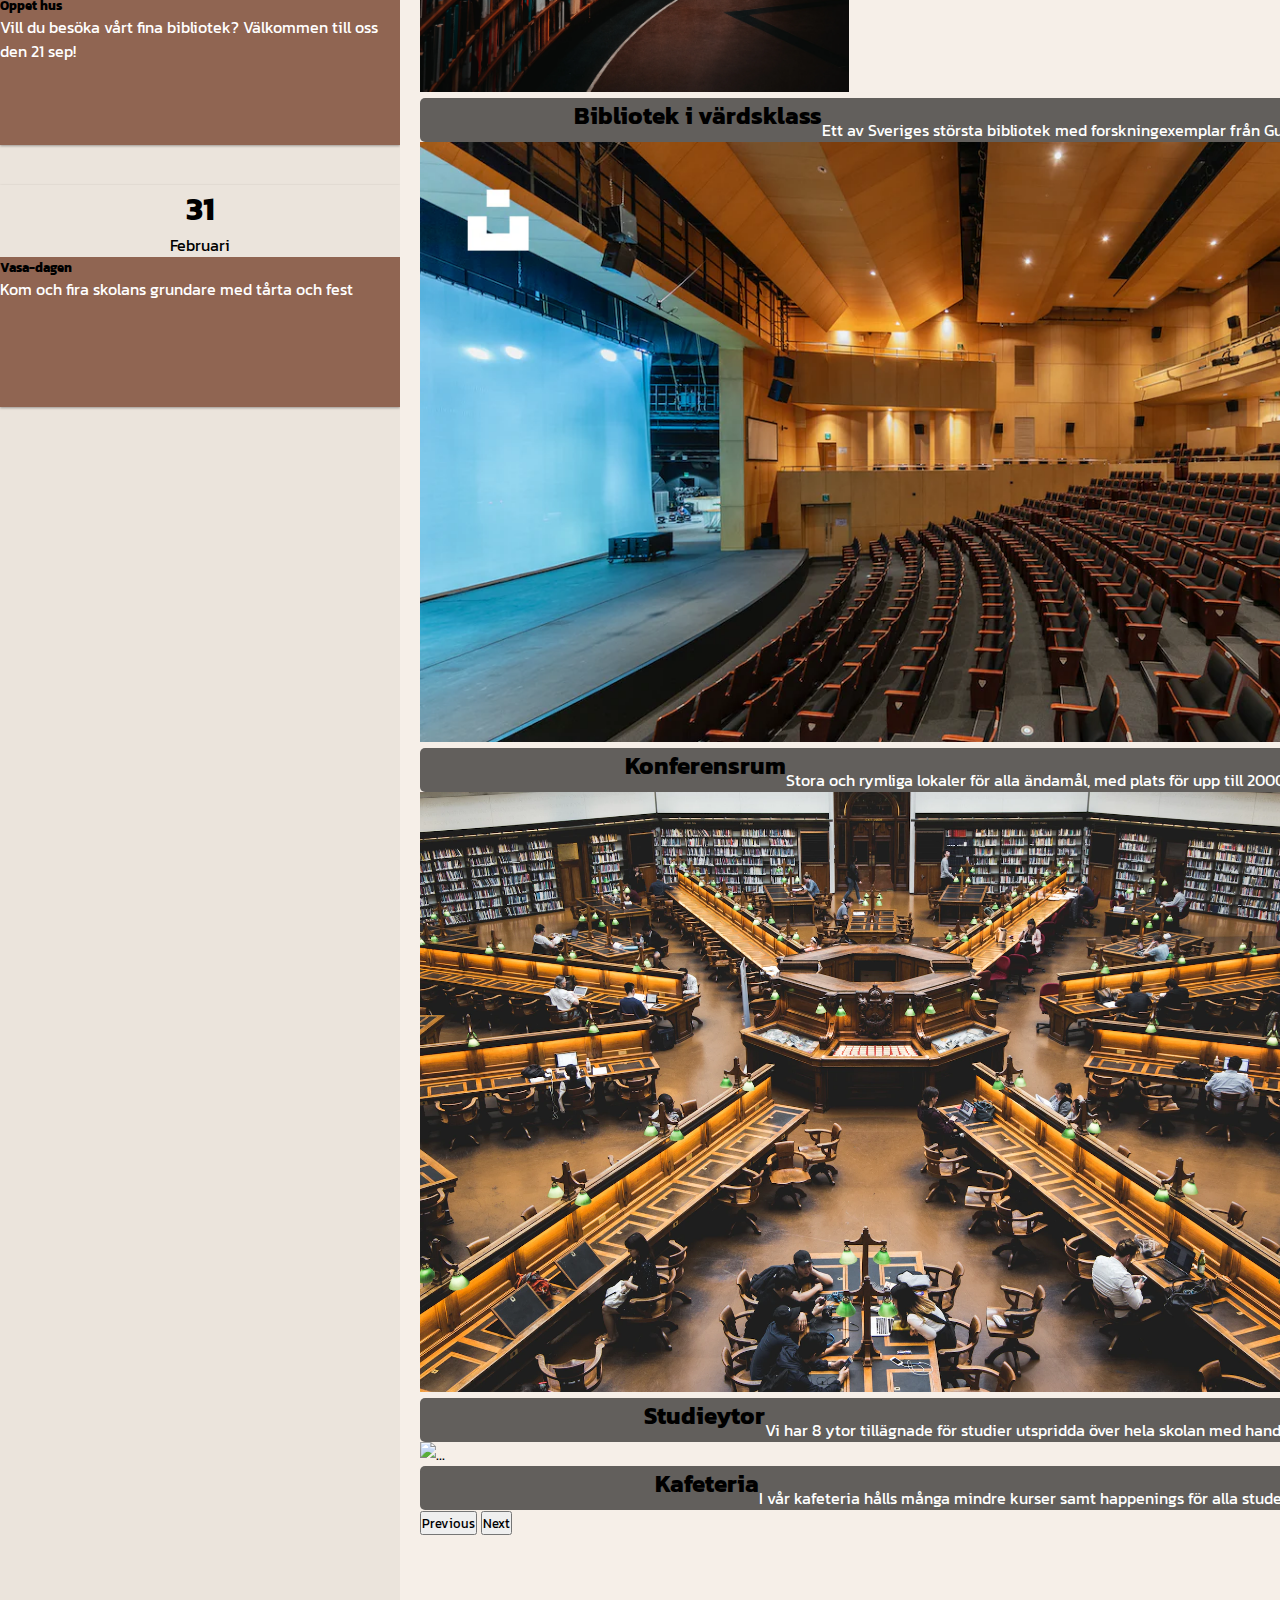
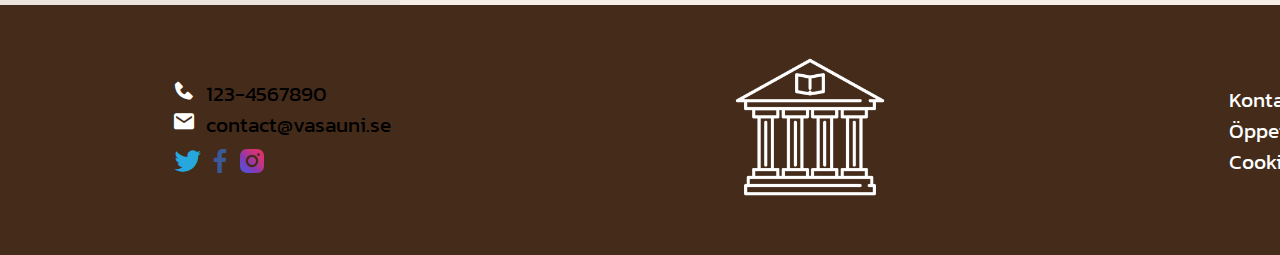
==== commit 3ba9b472: "Fixat require form, knappfärg" ====
--- a/index.html
+++ b/index.html
@@ -73,6 +73,7 @@
               class="form-control"
               id="exampleInputEmail1"
               aria-describedby="emailHelp"
+              required
             />
             <div id="emailHelp" class="form-text"></div>
           </div>
@@ -87,6 +88,7 @@
               type="password"
               class="form-control"
               id="exampleInputPassword1"
+              required
             />
           </div>
           <div class="mb-3">
--- a/styles.css
+++ b/styles.css
@@ -356,15 +356,15 @@
 main .btn-primary,
 .btn-primary:focus,
 .btn-primary:active {
-  background-color: rgb(68, 43, 26) !important;
-  border-color: rgb(124, 99, 79) !important;
+  background-color: rgb(117, 84, 62) !important;
+  border-color: rgb(97, 76, 59) !important;
   width: 40%;
-  color: rgb(241, 204, 155);
+  color: rgb(255, 255, 255);
 }
 
 main .btn-primary:hover {
-  background-color: rgb(99, 74, 54) !important;
-  border-color: rgb(99, 78, 61) !important;
+  background-color: rgb(92, 69, 51) !important;
+  border-color: rgb(95, 74, 56) !important;
   width: 40%;
 }
 
@@ -372,6 +372,10 @@
   transform: scale(1.03);
   box-shadow: rgba(50, 50, 93, 0.25) 0px 50px 100px -20px,
     rgba(0, 0, 0, 0.3) 0px 30px 60px -30px;
+}
+
+.card h5 {
+  font-weight: bold;
 }
 
 .wrapper h4 {
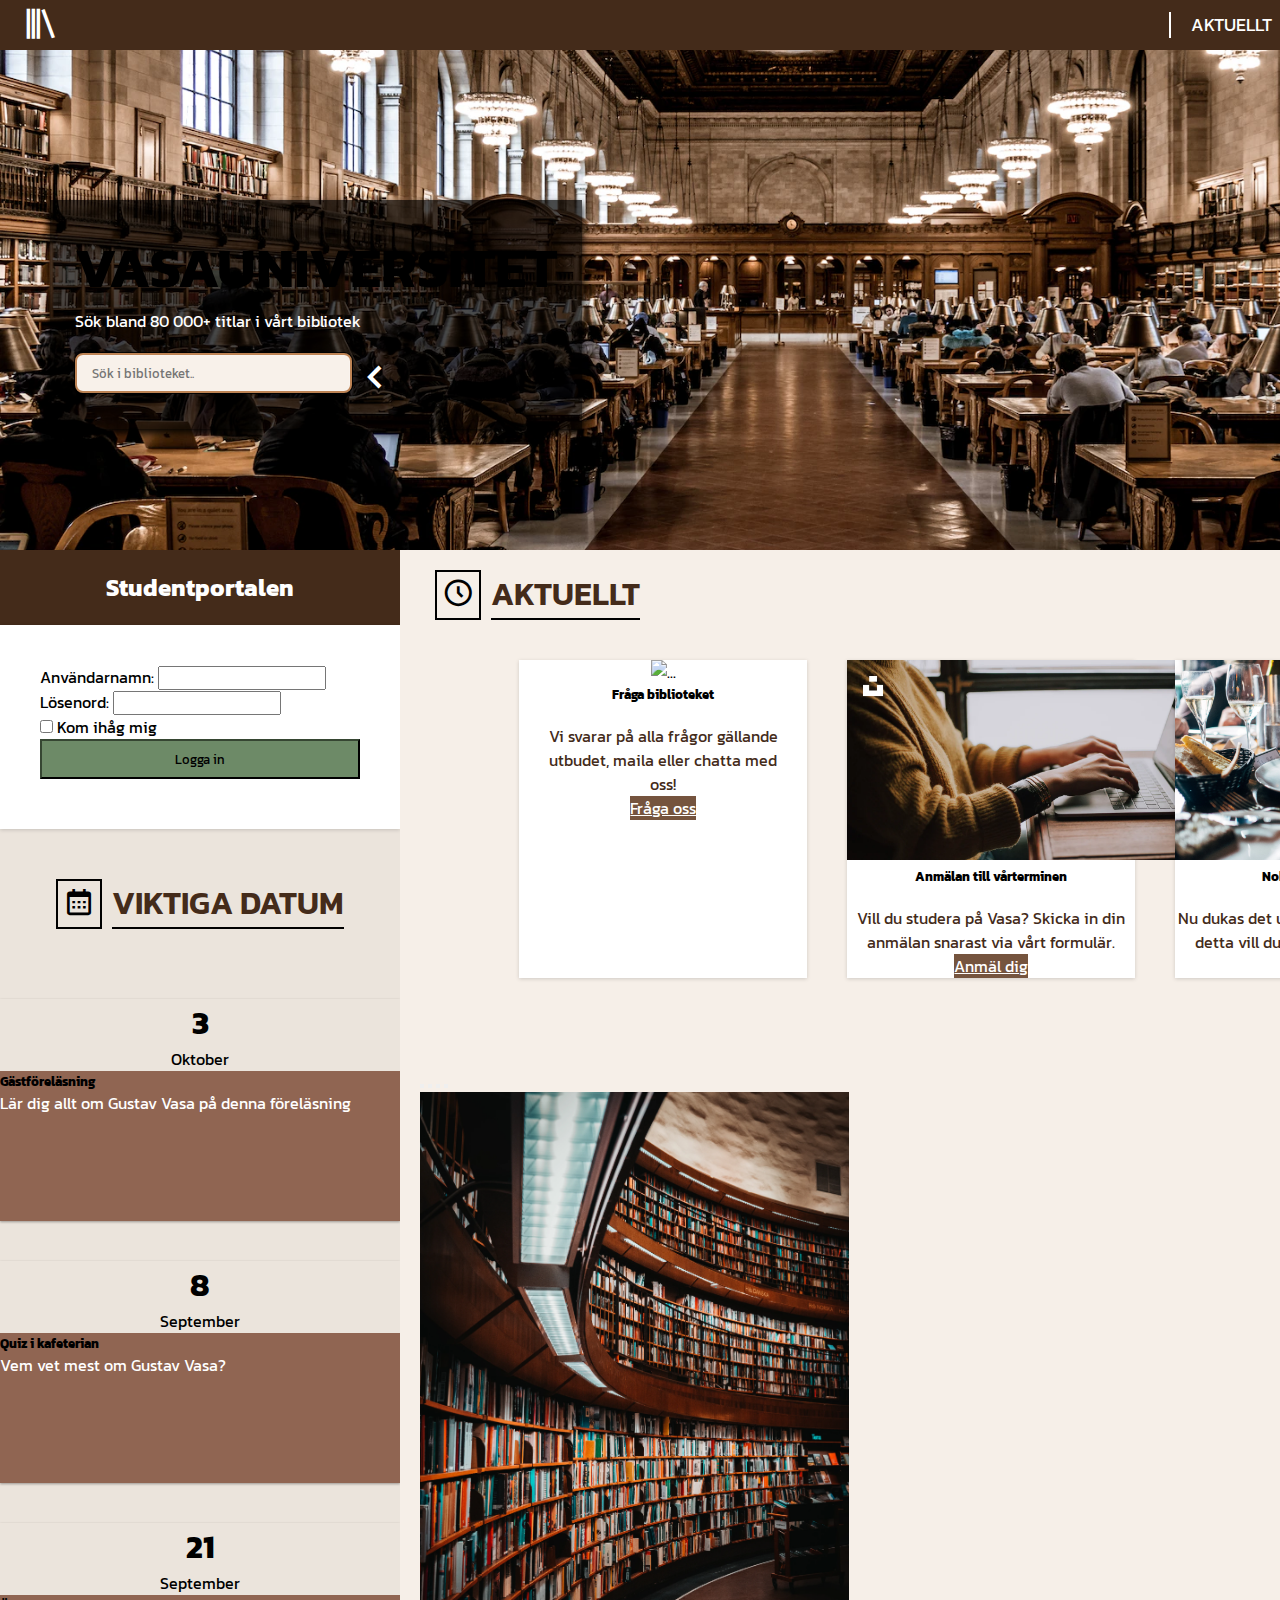
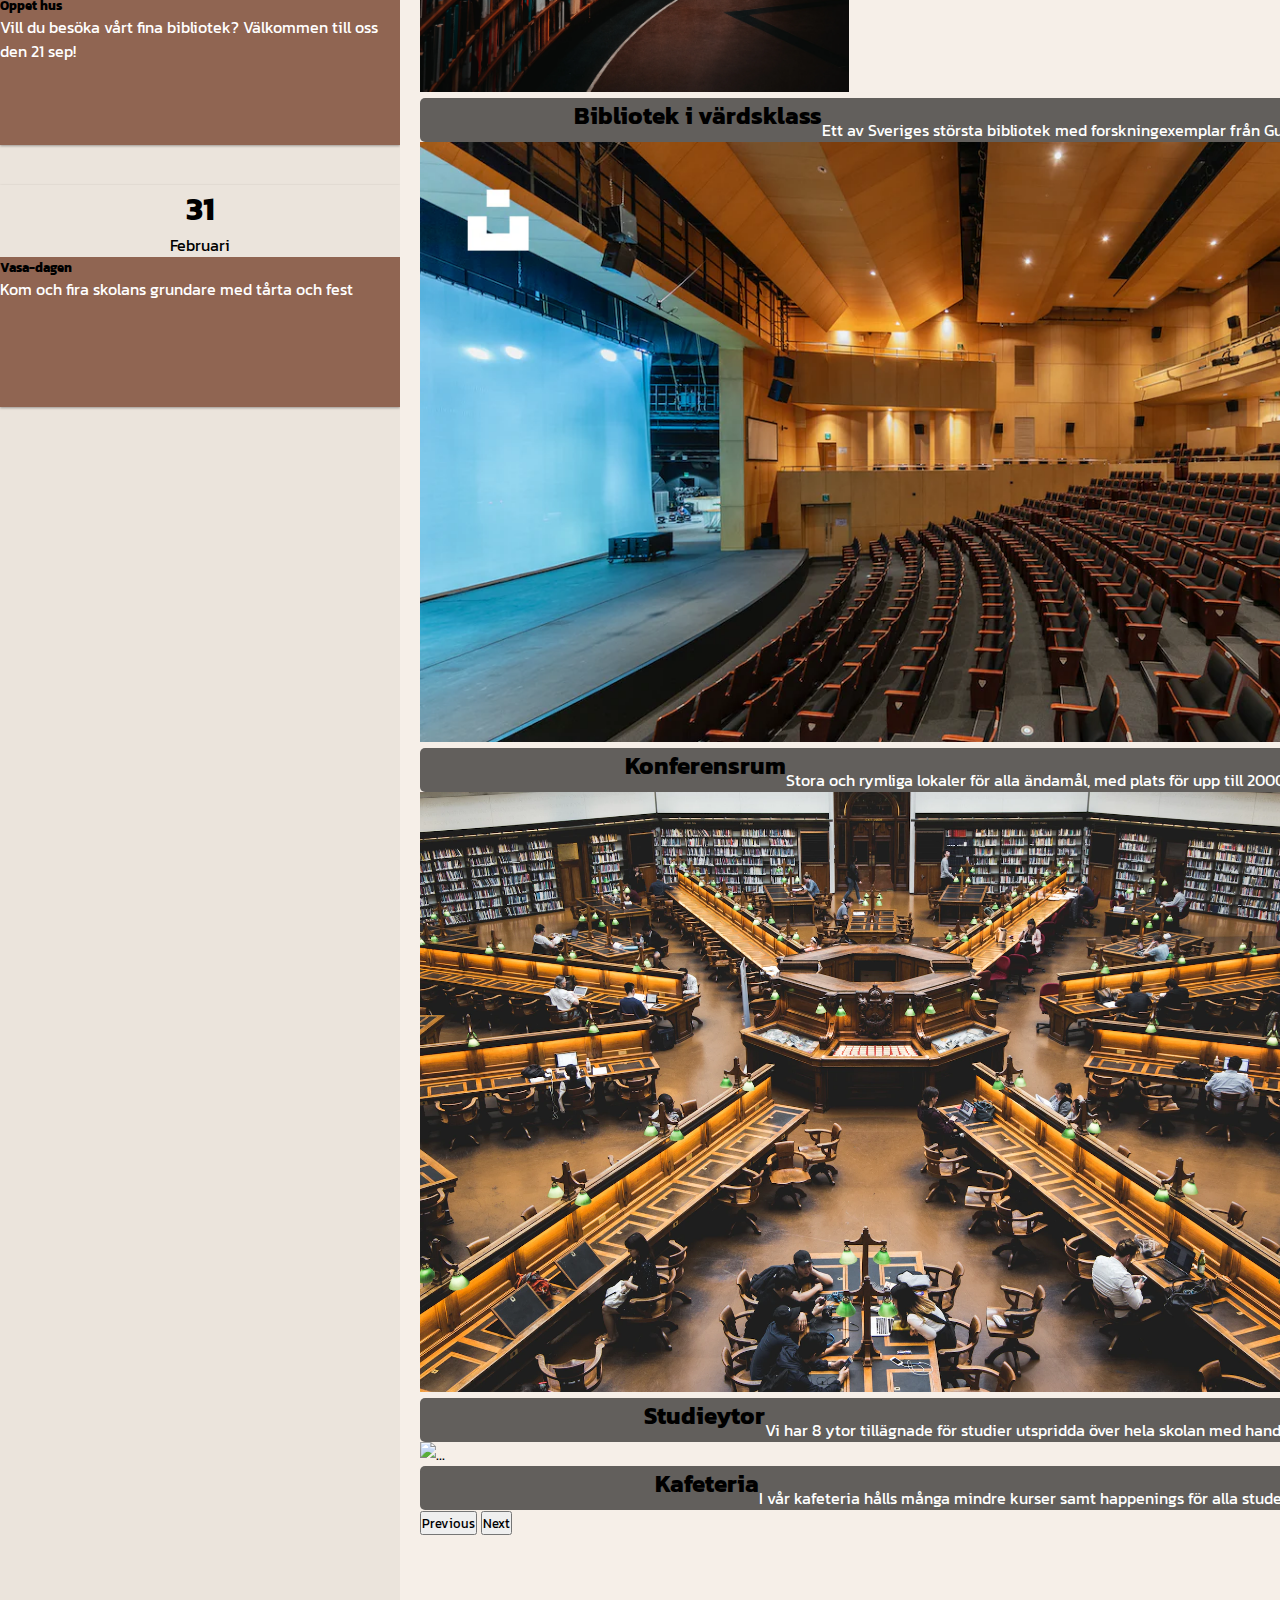
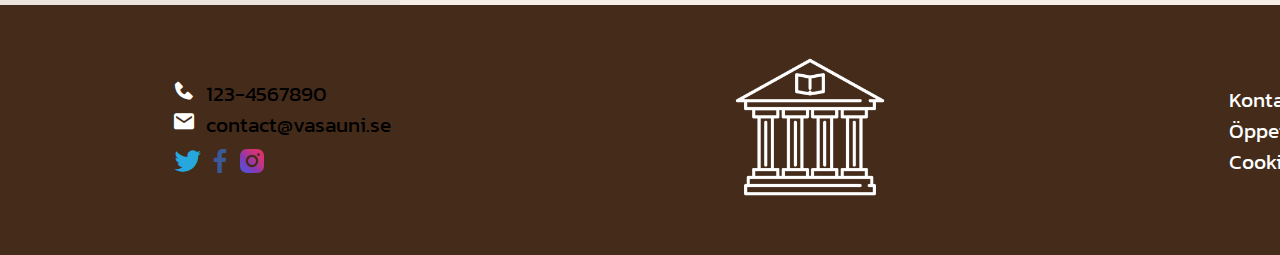
==== commit ac92c602: "Särskrivning!" ====
--- a/index.html
+++ b/index.html
@@ -16,7 +16,7 @@
     <link href="https://cdn.jsdelivr.net/npm/bootstrap@5.3.2/dist/css/bootstrap.min.css" rel="stylesheet" integrity="sha384-T3c6CoIi6uLrA9TneNEoa7RxnatzjcDSCmG1MXxSR1GAsXEV/Dwwykc2MPK8M2HN" crossorigin="anonymous">
     <script src="https://cdn.jsdelivr.net/npm/bootstrap@5.3.2/dist/js/bootstrap.bundle.min.js" integrity="sha384-C6RzsynM9kWDrMNeT87bh95OGNyZPhcTNXj1NW7RuBCsyN/o0jlpcV8Qyq46cDfL" crossorigin="anonymous"></script>
 
-    <title>Vasa Universitet</title>
+    <title>VasaUniversitet</title>
   </head>
   <body>
     <header>
@@ -46,7 +46,7 @@
       </nav>
 
        <div class="search-bar">
-        <h1>Vasa universitet</h1>
+        <h1>Vasauniversitet</h1>
         <p>Sök bland 80 000+ titlar i vårt bibliotek</p>
         <div class="input">
         <input type="text" placeholder="Sök i biblioteket..">
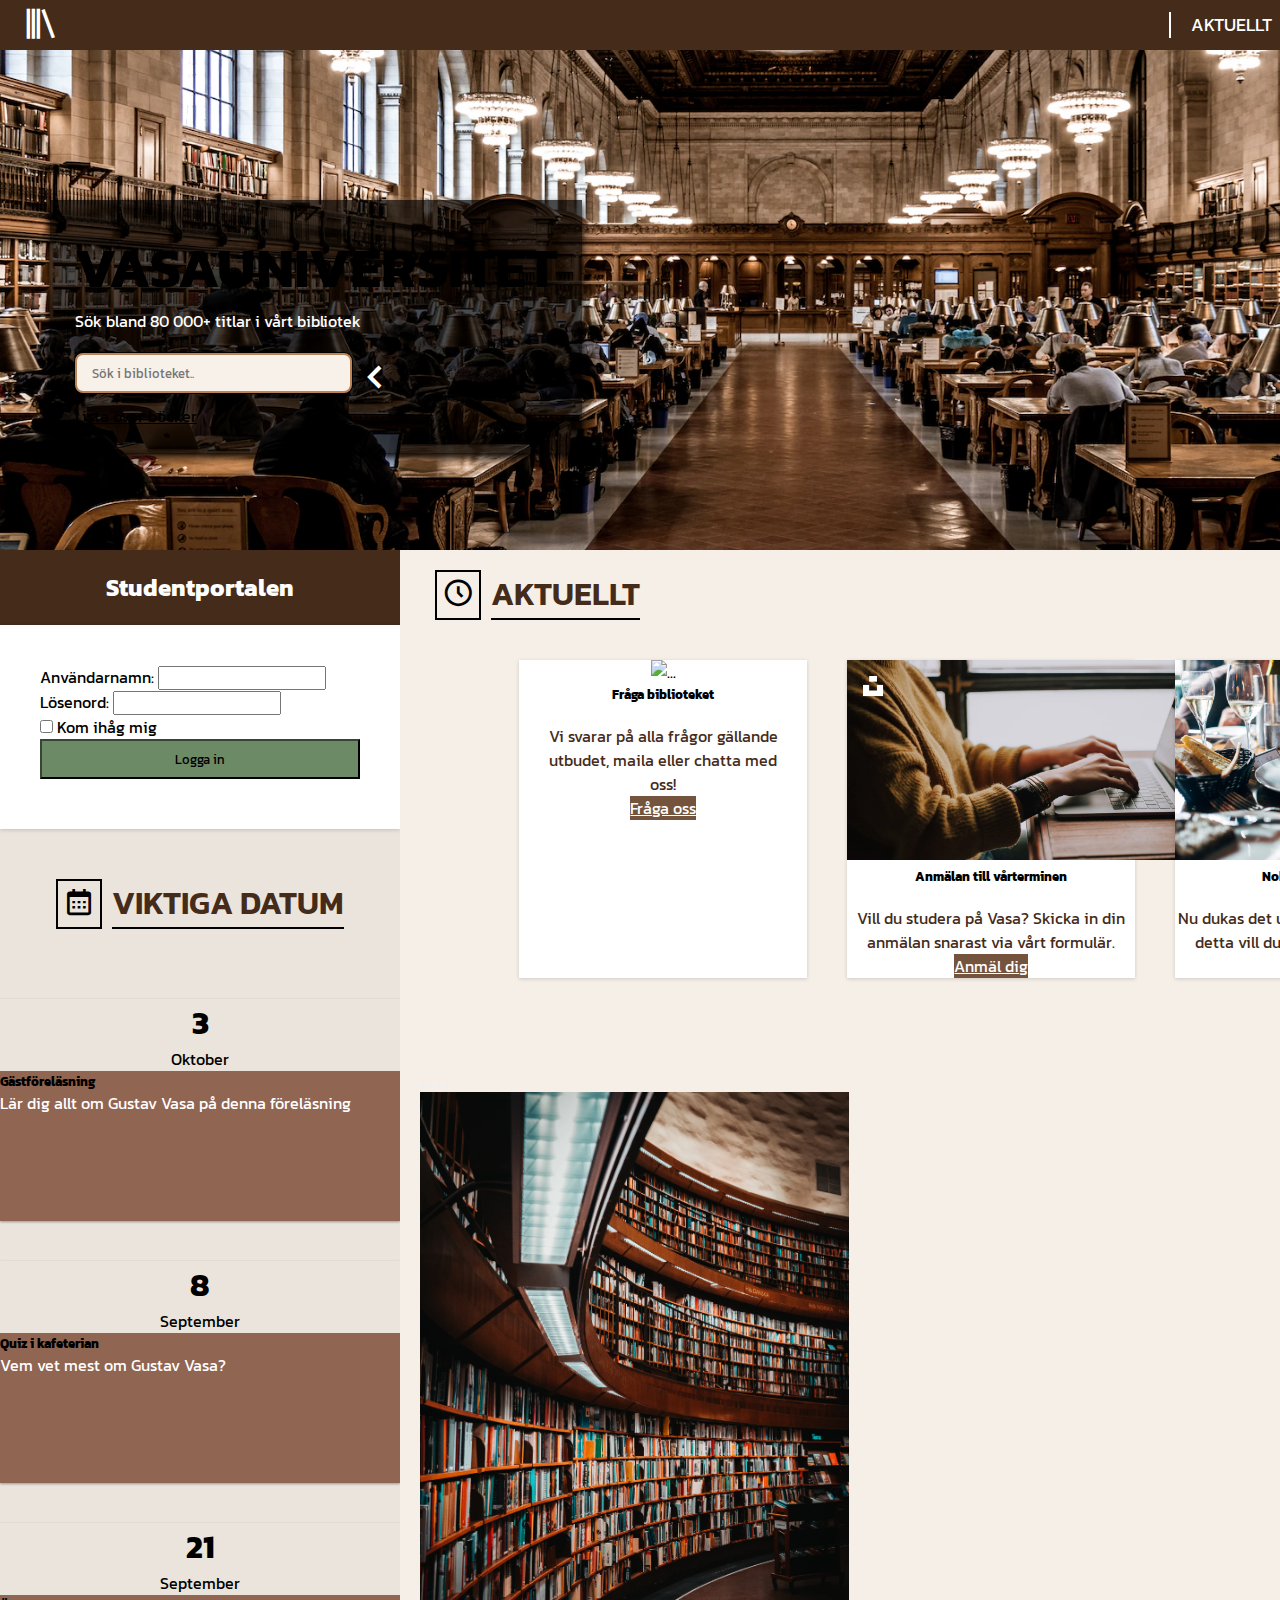
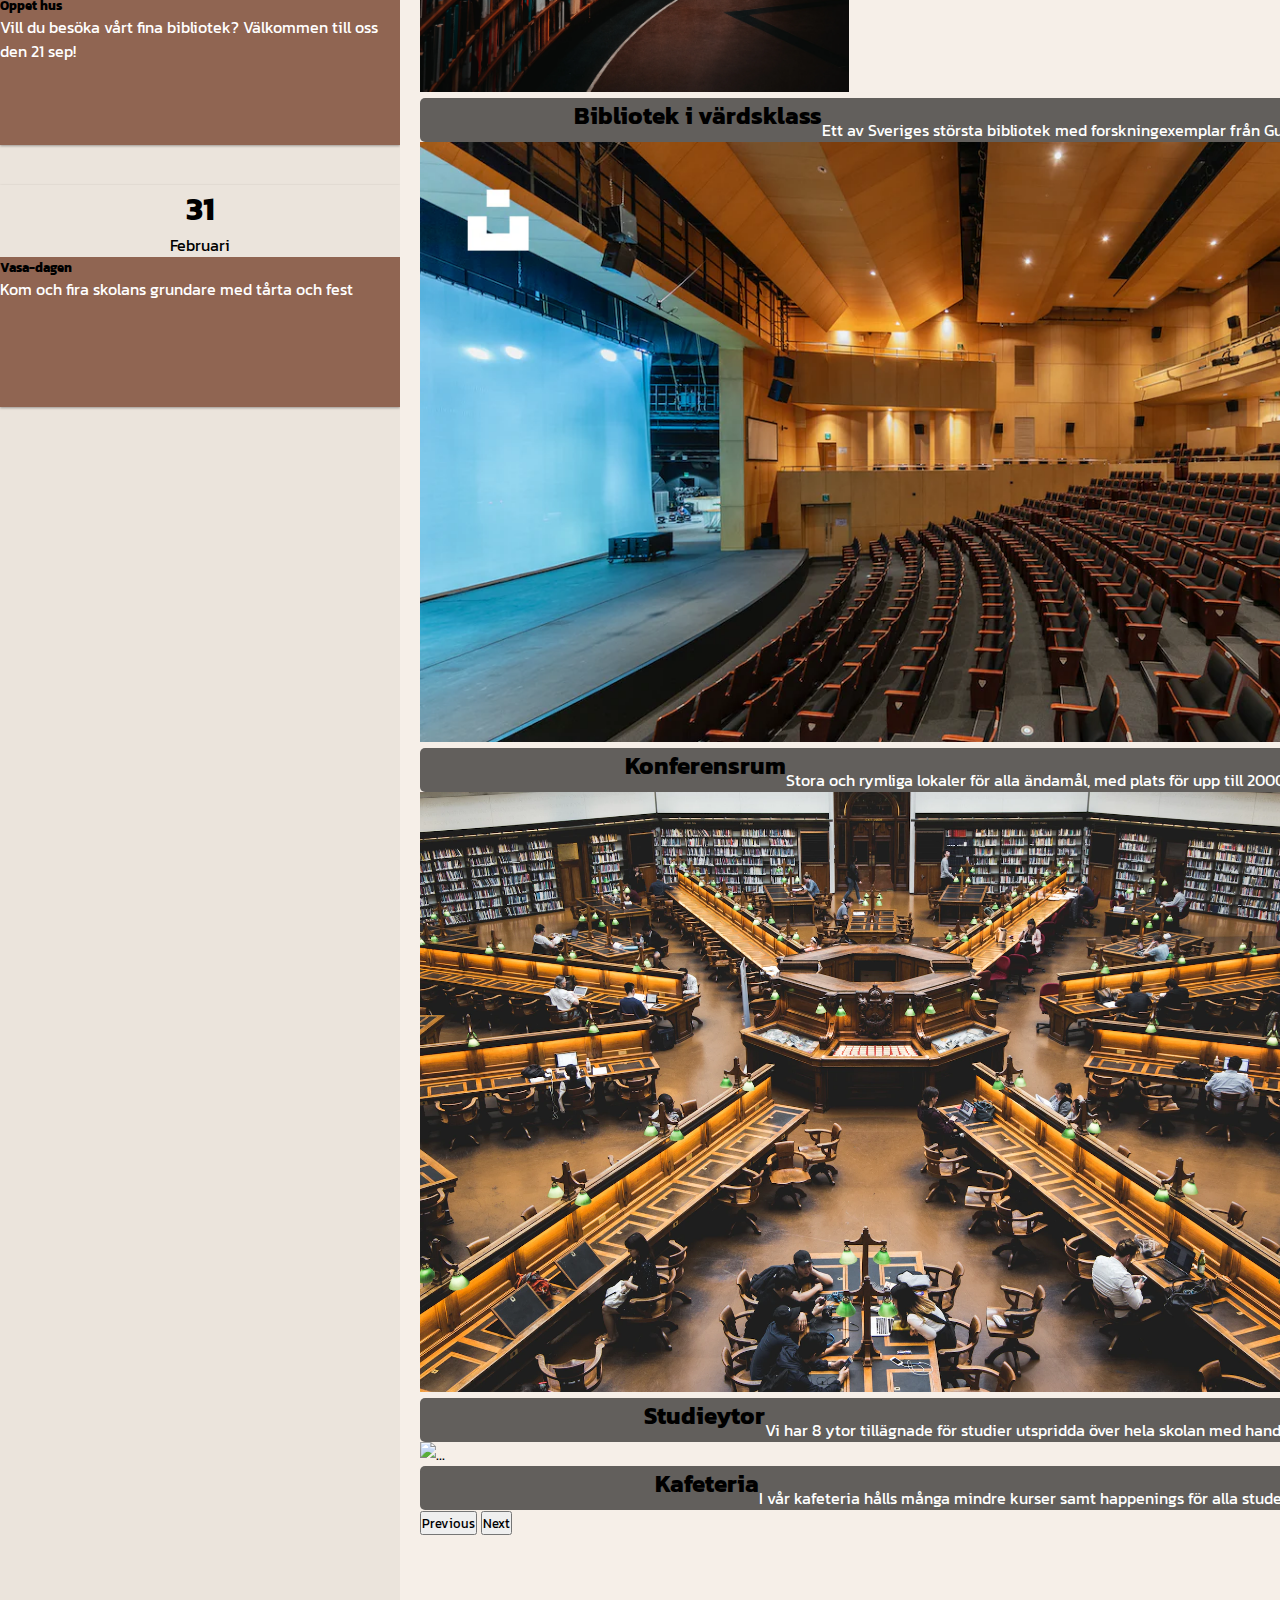
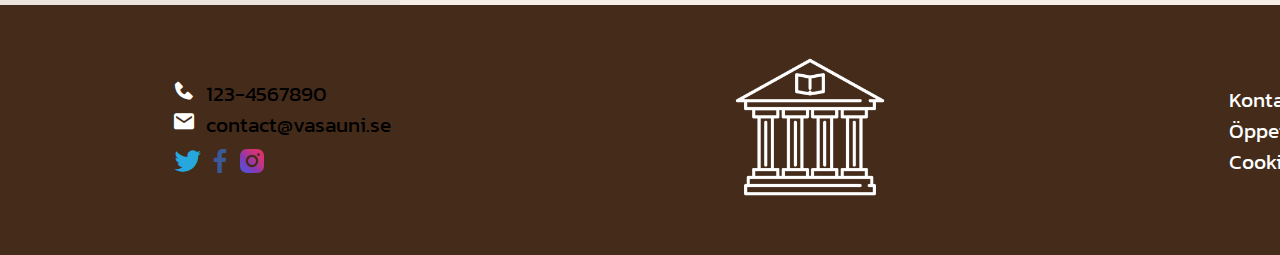
==== commit 4ce272a5: "ALLA HAR DELTAGIT" ====
--- a/index.html
+++ b/index.html
@@ -1,5 +1,5 @@
 <!DOCTYPE html>
-<html lang="en">
+<html lang="sv">
   <head>
     <meta charset="UTF-8" />
     <meta name="viewport" content="width=device-width, initial-scale=1.0" />
@@ -51,6 +51,7 @@
         <div class="input">
         <input type="text" placeholder="Sök i biblioteket..">
         <i class='bx bx-chevron-left' ></i>
+        <li><a href="library.html">Lista över böcker</a></li>
       </div>
       </div>
 
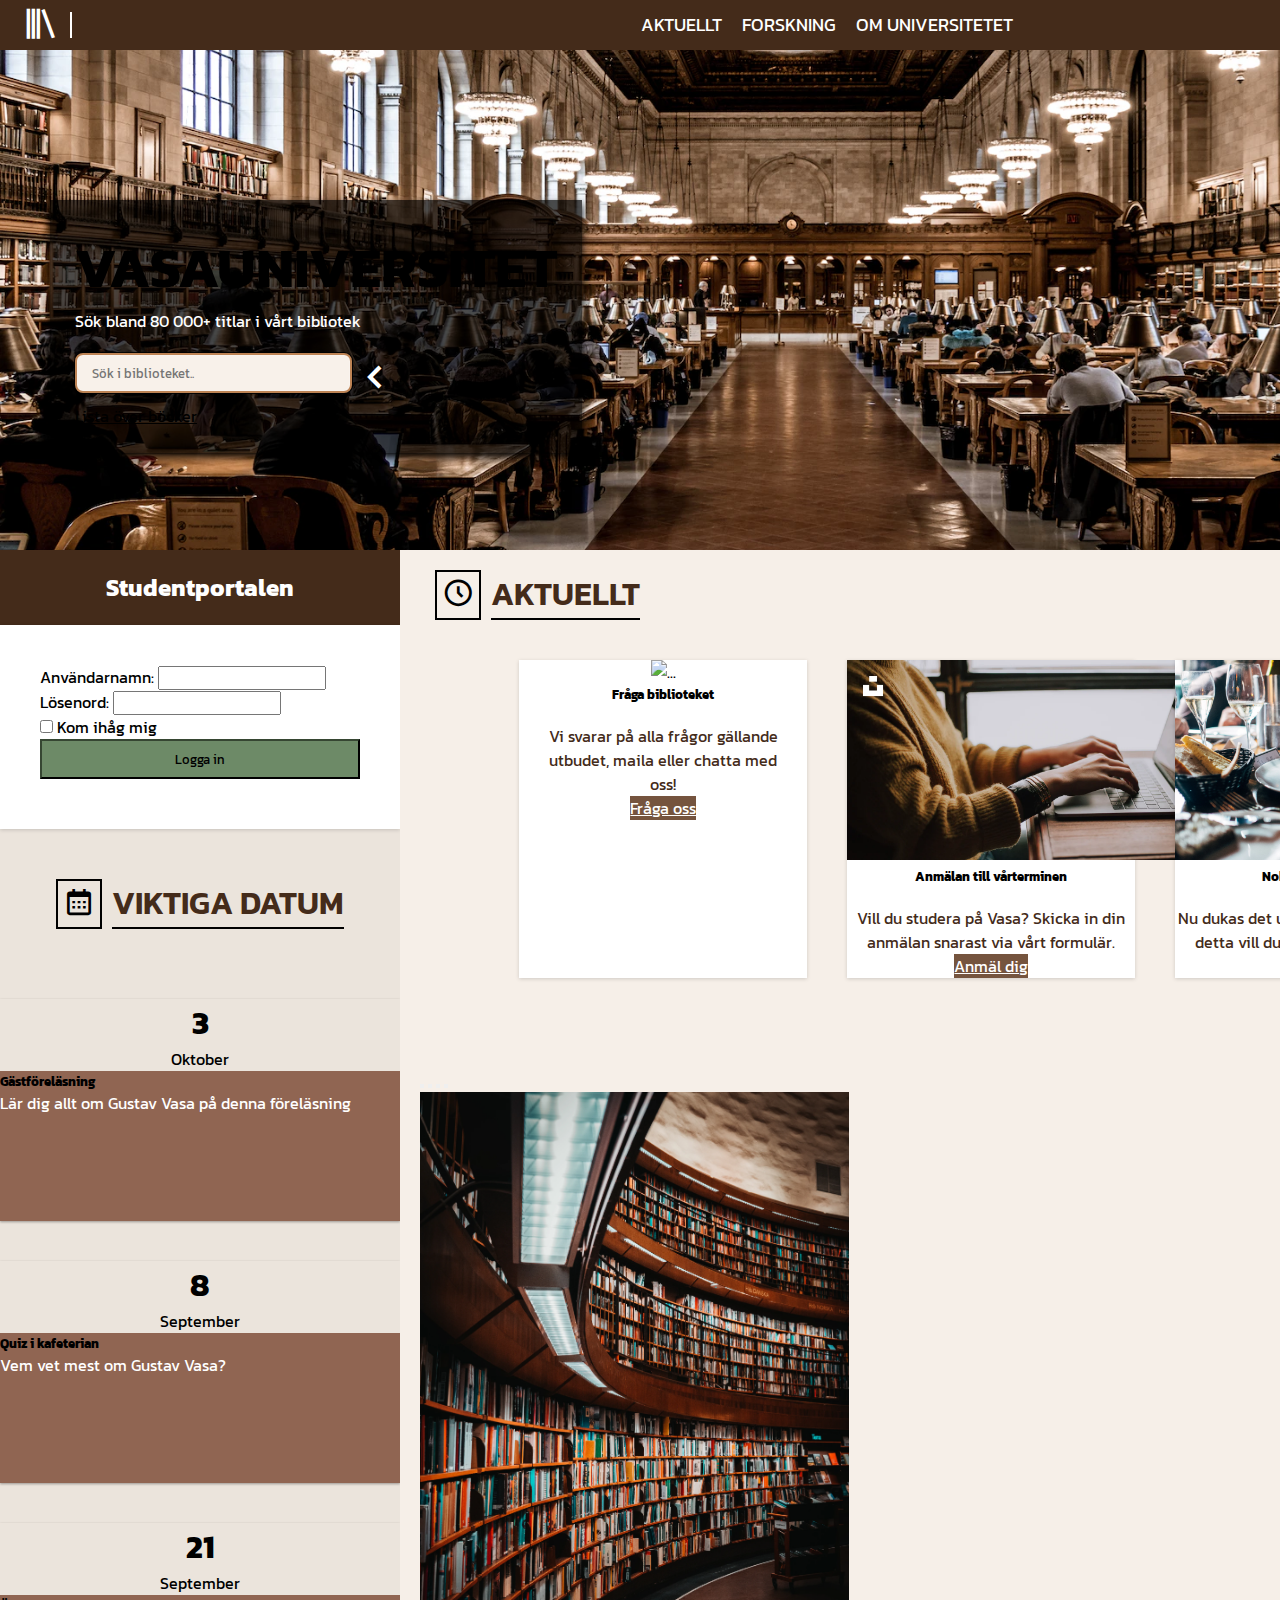
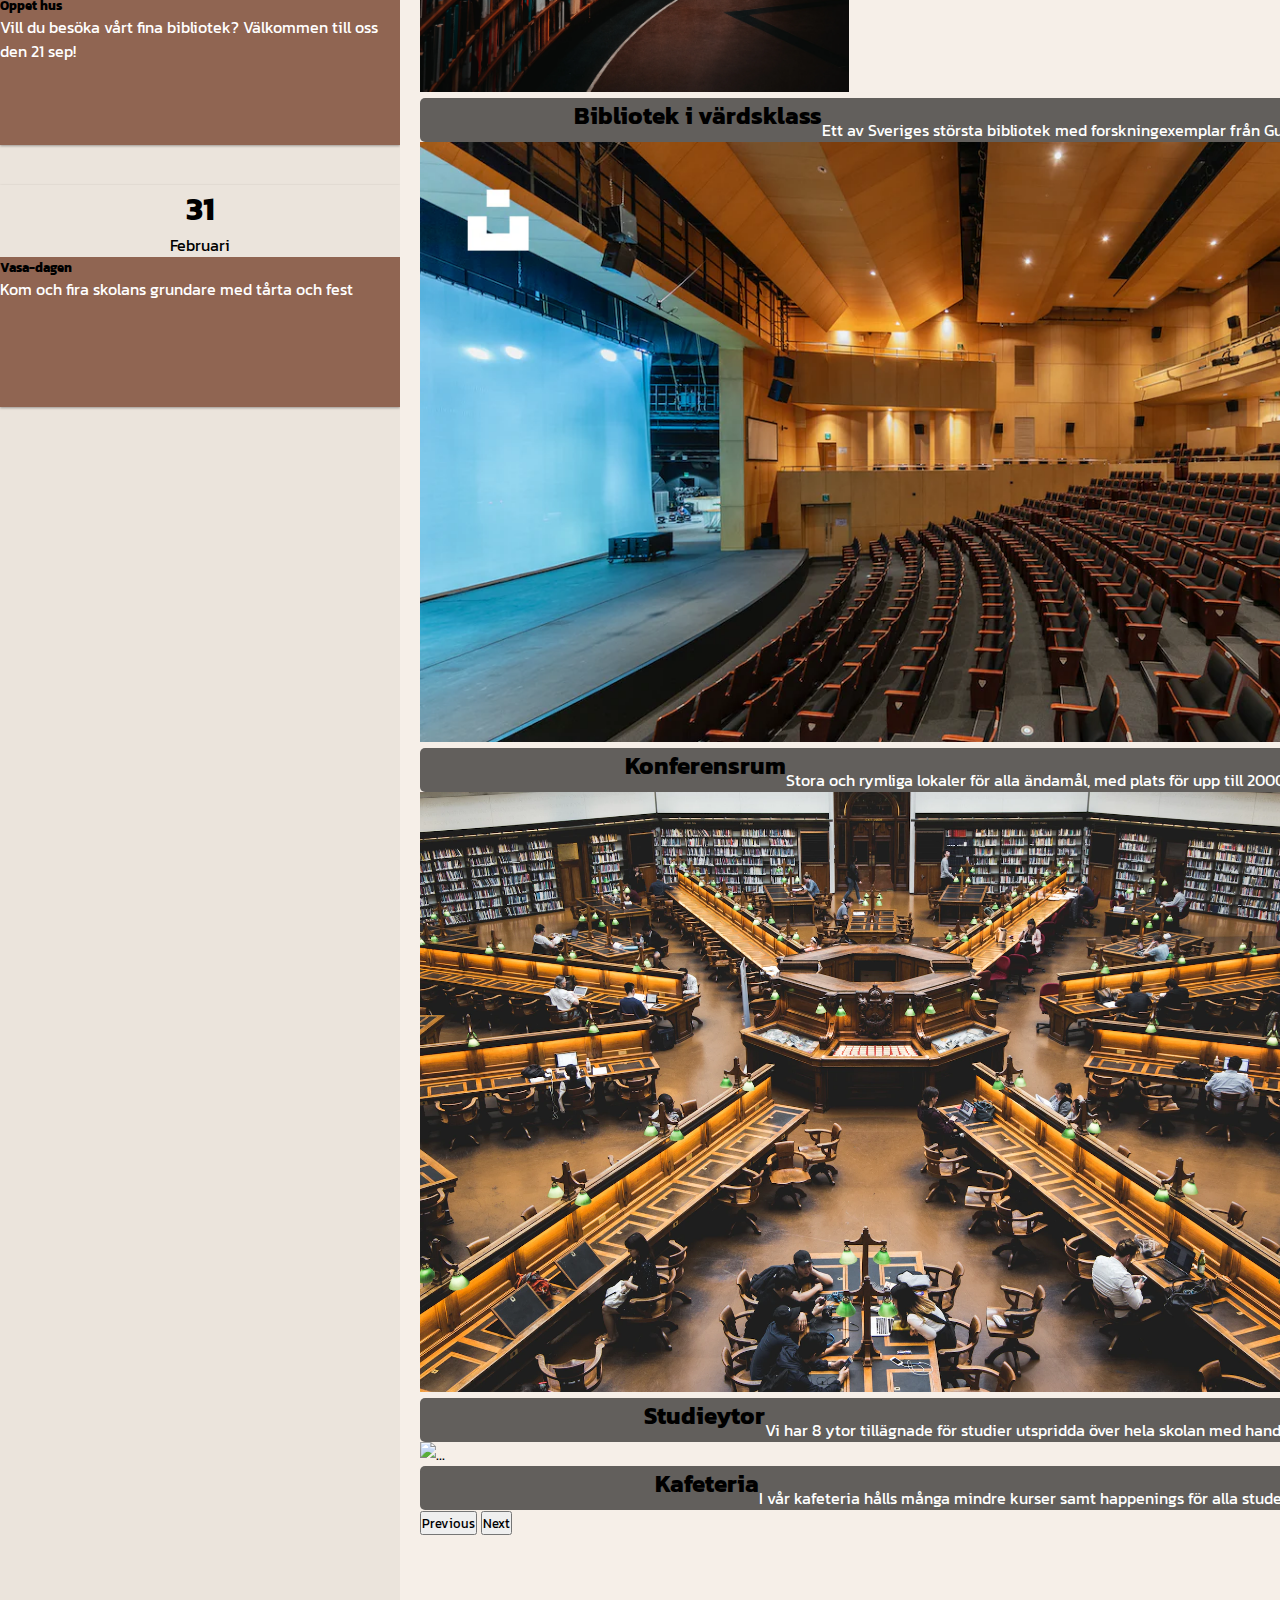
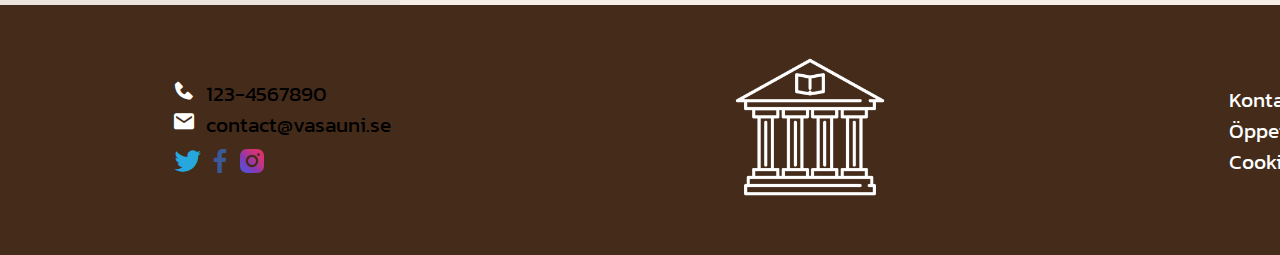
==== commit efadd9a0: "test" ====
--- a/index.html
+++ b/index.html
@@ -375,7 +375,7 @@
 
   <div class="footer-right">
     <li><a href="">Kontakt</a></li>
-    <li><a href="">Öppettider</a></li>
+    <li><a href="">Öppettiderna</a></li>
     <li><a href="">Cookieinställningar</a></li>        
   </div>
   
--- a/styles.css
+++ b/styles.css
@@ -15,7 +15,6 @@
 }
 
 body {
-  
   display: grid;
   grid-template-columns: 1fr 3fr;
   grid-template-areas:
@@ -69,6 +68,7 @@
   list-style: none;
   margin: 0;
   gap: 20px;
+  width: 100%;
 }
 
 nav ul li a {
@@ -103,6 +103,13 @@
 nav i {
   color: white;
   padding-top: 10px;
+  transition: 0.15s ease-in-out;
+  padding-right: 10px;
+}
+
+nav i:hover {
+  color: burlywood;
+  cursor: pointer;
 }
 
 .logo {
@@ -123,6 +130,7 @@
   position: relative;
   font-size: 40px;
   padding-right: 20px;
+  cursor: pointer;
 }
 
 /*--- NAV END---*/
@@ -192,11 +200,11 @@
   background-color: rgb(235, 228, 220);
 }
 
-form{
+form {
   background-color: white;
 }
 
-form h2{
+form h2 {
   margin-bottom: 0;
 }
 
@@ -230,10 +238,10 @@
   color: white;
 }
 
-aside h3{
+aside h3 {
   color: rgb(68, 43, 26);
   text-transform: uppercase;
-  font-weight: 600; 
+  font-weight: 600;
   font-size: 2rem;
   text-align: start;
   border-bottom: 2px solid black;
@@ -242,13 +250,13 @@
   width: max-content;
 }
 
-.asidenews .sub-title{
+.asidenews .sub-title {
   display: flex;
   justify-content: center;
   padding: 50px;
 }
 
-aside i{
+aside i {
   font-size: 2rem;
   border: 2px solid;
   margin-right: 10px;
@@ -263,7 +271,7 @@
   color: burlywood;
 }
 
-.asidenews .card-body p{
+.asidenews .card-body p {
   color: white;
 }
 
@@ -279,27 +287,24 @@
 /*--- ASIDE END---*/
 
 /*--- MAIN START---*/
-.main-title{
+.main-title {
   display: flex;
   margin-left: 15px;
-
-
-}
-
-main h3{
+}
+
+main h3 {
   color: rgb(68, 43, 26);
   text-transform: uppercase;
-  font-weight: 600; 
+  font-weight: 600;
   font-size: 2rem;
   text-align: start;
   border-bottom: 2px solid black;
   padding: 0px;
   margin: 0;
   width: max-content;
-
-}
-
-main i{
+}
+
+main i {
   font-size: 2rem;
   border: 2px solid;
   margin-right: 10px;
@@ -328,7 +333,6 @@
   font-size: 40px;
   min-width: fit-content;
 }
-
 
 .card {
   text-align: center;
@@ -342,7 +346,6 @@
   background-color: white;
   color: rgb(68, 43, 26);
   box-shadow: rgba(0, 0, 0, 0.16) 0px 1px 4px;
-  
 }
 
 main .card p {
@@ -426,7 +429,7 @@
   align-items: center;
 }
 
-footer a{
+footer a {
   font-size: 1.3rem;
 }
 
@@ -434,28 +437,27 @@
   float: left;
 }
 
-.footer-middle img{
+.footer-middle img {
   width: 150px;
   margin: auto;
 }
 
-.footer-right{
+.footer-right {
   float: right;
 }
 
-.footer-right li{
+.footer-right li {
   list-style: none;
   display: flex;
   font-size: 1.3rem;
-  
 }
 .footer-right a {
   text-decoration: none;
-  color:white;
+  color: white;
   transition: 0.2s ease-in-out;
 }
 .footer-right a:hover {
-  color:burlywood;
+  color: burlywood;
 }
 
 .contact-info {
@@ -484,7 +486,7 @@
   font-size: 2rem;
 }
 
-.twitter i{
+.twitter i {
   color: #26a7de;
 }
 
@@ -492,7 +494,7 @@
   animation: spin 1s;
 }
 
-.facebook i{
+.facebook i {
   color: #3b5998;
 }
 
@@ -500,7 +502,7 @@
   animation: reverse-spin 1s;
 }
 
-.instagram i{
+.instagram i {
   background: linear-gradient(
     45deg,
     #405de6,
@@ -589,7 +591,7 @@
     padding-left: 20%;
     padding-right: 20%;
   }
-  
+
   aside .btn-danger,
   .btn-danger:focus,
   .btn-danger:active {
@@ -604,13 +606,13 @@
     margin: 0;
   }
 
-  .wrapper{
+  .wrapper {
     gap: 1;
-    margin:0;
+    margin: 0;
     margin-top: 20px;
   }
 
-  footer a{
+  footer a {
     font-size: 1.2rem;
   }
 }
@@ -638,27 +640,28 @@
     padding-top: 50px;
   }
 
-
-
   .search-bar {
     margin: 0 auto;
     width: 100%;
     text-align: center;
     align-items: center;
-    background: linear-gradient(180deg, rgba(0, 0, 0, 0.703) 80%, rgba(0, 0, 0, 0)100%); 
+    background: linear-gradient(
+      180deg,
+      rgba(0, 0, 0, 0.703) 80%,
+      rgba(0, 0, 0, 0) 100%
+    );
   }
 
   .search-bar h1 {
     font-size: 2.5rem;
   }
-
 
   .login-container {
     padding-left: 10%;
     padding-right: 10%;
     margin-bottom: 20px;
   }
-  
+
   aside .btn-danger,
   .btn-danger:focus,
   .btn-danger:active {
@@ -669,16 +672,15 @@
     width: 80%;
   }
 
-  main .main-title{
+  main .main-title {
     justify-content: center;
     padding: 50px;
     margin: 0;
-
-  }
-
-  .wrapper{
+  }
+
+  .wrapper {
     gap: 1;
-    margin:0;
+    margin: 0;
     margin-top: 20px;
   }
 
@@ -690,7 +692,7 @@
     height: 350px;
   }
 
-  .footer-middle{
+  .footer-middle {
     display: none;
   }
 }
